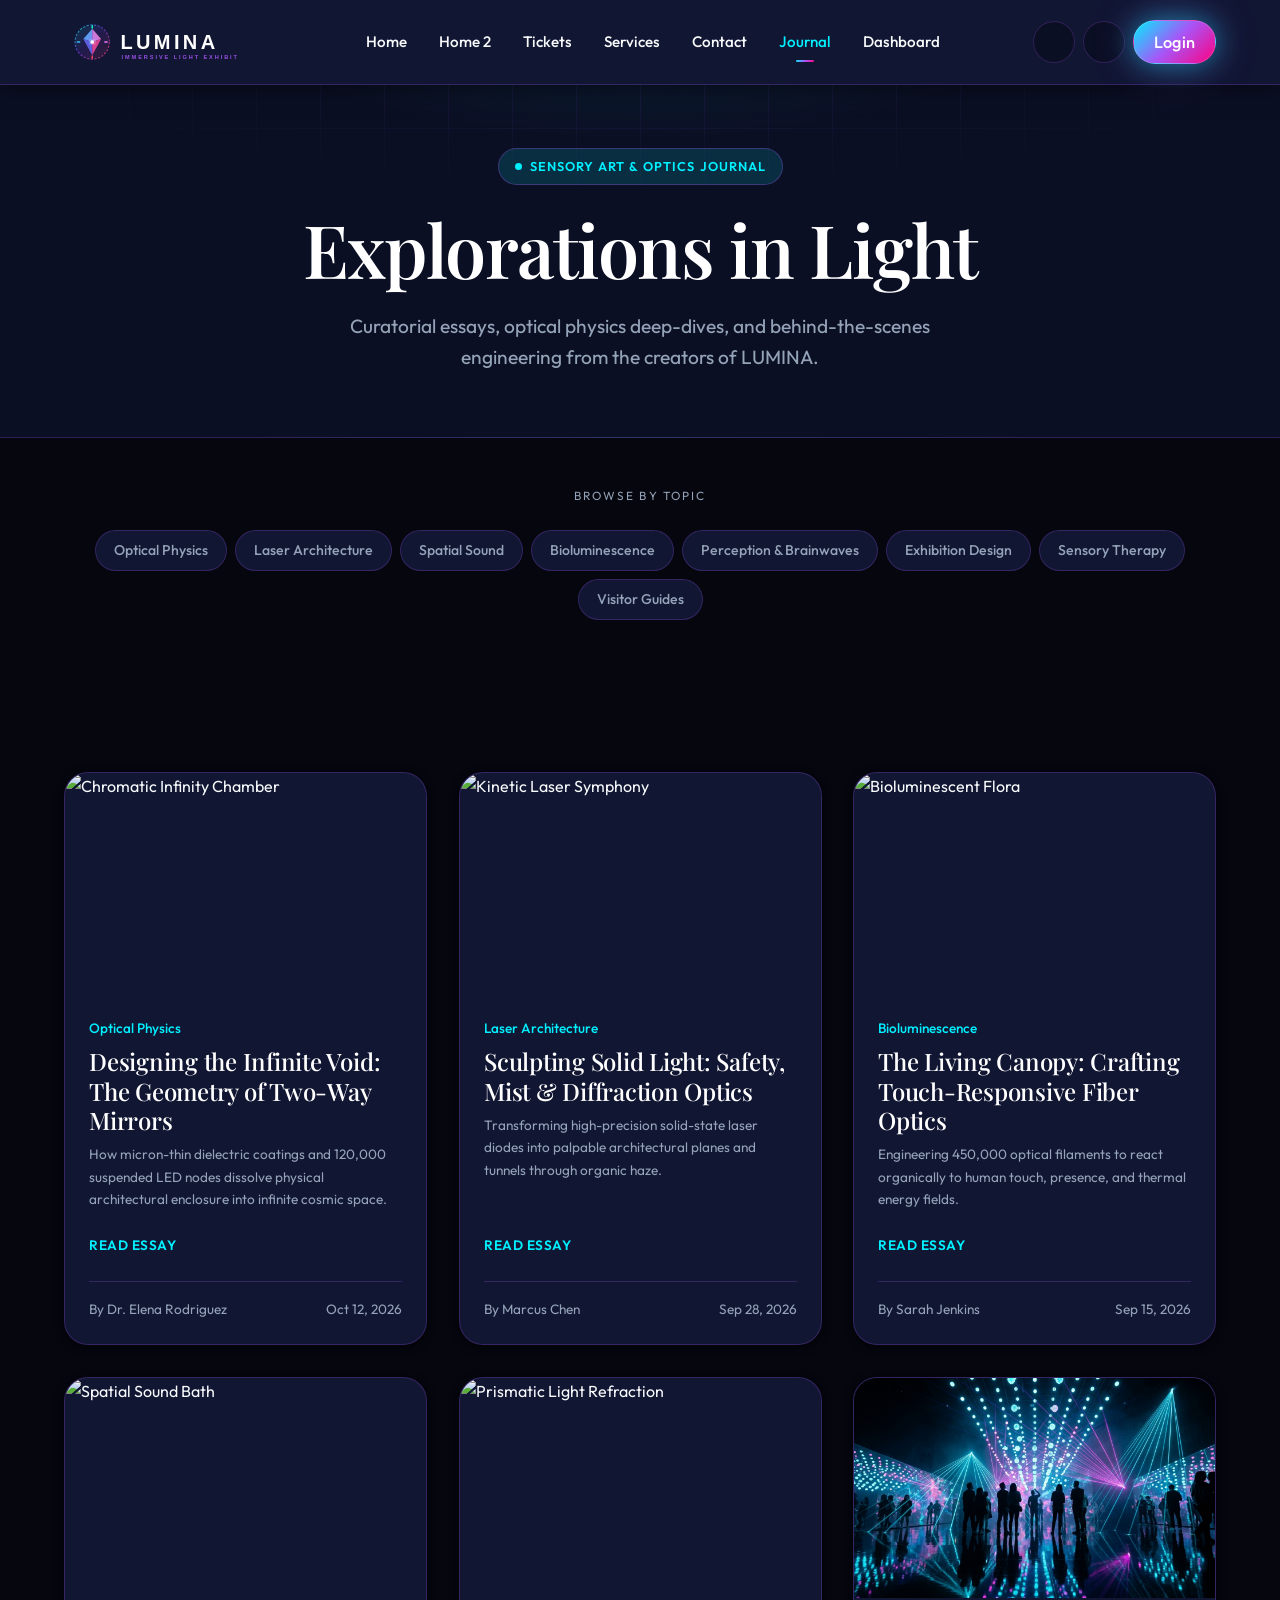
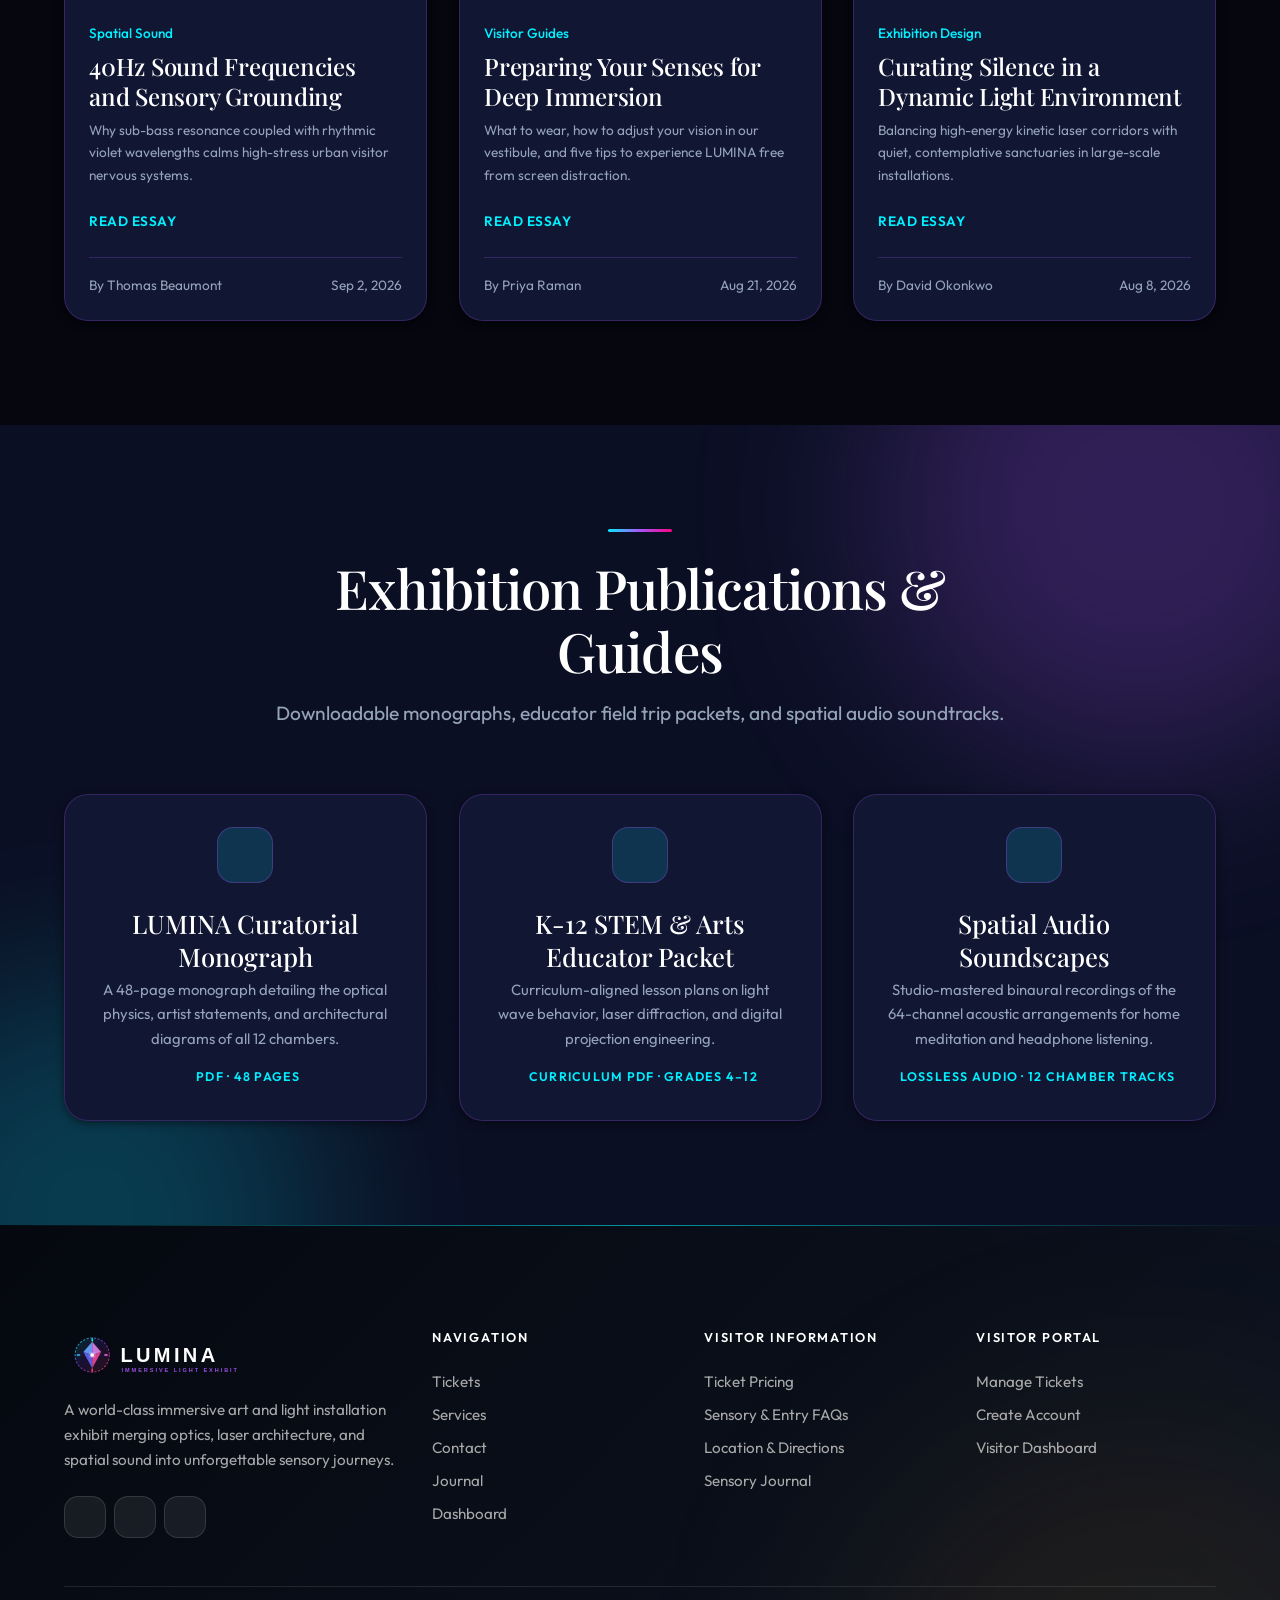
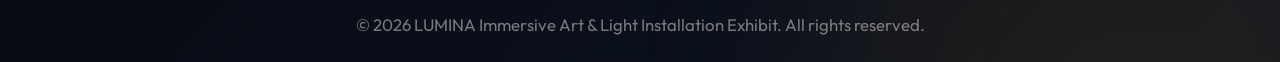
==== blog.html @ d32bc453 "Initial commit: LUMINA Immersive Art & Light Installation Exhibit" ====
<!DOCTYPE html>
<html lang="en" data-theme="dark">

<head>
  <meta charset="UTF-8">
  <meta name="viewport" content="width=device-width, initial-scale=1.0">
  <title>Journal — LUMINA Immersive Light Exhibit</title>
  <meta name="description"
    content="Curatorial essays, optical physics insights, and behind-the-scenes engineering from the artists and curators of LUMINA Immersive Light Exhibit.">

  <!-- Favicon -->
  <link rel="icon" type="image/svg+xml" href="assets/images/favicon.svg">

  <script src="https://unpkg.com/@phosphor-icons/web"></script>
  <link rel="stylesheet" href="assets/css/style.css">
  <link rel="stylesheet" href="assets/css/rtl.css">
  <!-- Reveal-on-scroll: flag JS before first paint to avoid a flash -->
  <script>document.documentElement.classList.add('js');</script>
</head>

<body>

  <!-- Navigation -->
  <header class="navbar">
    <div class="navbar-container">
      <a href="index.html" class="logo"><img src="assets/images/campusly-logo.svg" alt="LUMINA" class="logo-img"></a>
      <nav class="nav-links">
        <a href="index.html" class="nav-link">Home</a>
        <a href="home2.html" class="nav-link">Home 2</a>
        <a href="services.html" class="nav-link">Tickets</a>
        <a href="counselors.html" class="nav-link">Services</a>
        <a href="contact.html" class="nav-link">Contact</a>
        <a href="blog.html" class="nav-link active">Journal</a>
        <a href="dashboard.html" class="nav-link">Dashboard</a>
      </nav>
      <div class="nav-actions">
        <button class="theme-toggle" aria-label="Toggle Dark Mode">
          <i class="ph ph-moon"></i>
        </button>
        <button class="rtl-toggle" aria-label="Toggle RTL">
          <i class="ph ph-arrows-left-right"></i>
        </button>
        <a href="login.html" class="btn btn-primary" style="padding: 8px 20px;">Login</a>
      </div>
      <button class="hamburger" aria-label="Menu">
        <i class="ph ph-list"></i>
      </button>
    </div>
  </header>

  <!-- Mobile Drawer -->
  <div class="drawer-overlay"></div>
  <div class="nav-drawer">
    <div class="drawer-header">
      <a href="index.html" class="logo"><img src="assets/images/campusly-logo.svg" alt="LUMINA" class="logo-img"></a>
      <button class="drawer-close" aria-label="Close Menu">
        <i class="ph ph-x"></i>
      </button>
    </div>
    <nav class="drawer-links">
      <a href="index.html" class="nav-link">Home</a>
      <a href="home2.html" class="nav-link">Home 2</a>
      <a href="services.html" class="nav-link">Tickets</a>
      <a href="counselors.html" class="nav-link">Services</a>
      <a href="contact.html" class="nav-link">Contact</a>
      <a href="blog.html" class="nav-link active">Journal</a>
      <a href="dashboard.html" class="nav-link">Dashboard</a>
    </nav>
    <div class="drawer-actions">
      <a href="login.html" class="btn btn-primary" style="width: 100%;">Login</a>
      <div class="drawer-actions-row">
        <button class="theme-toggle" aria-label="Toggle Dark Mode">
          <i class="ph ph-moon"></i>
        </button>
        <button class="rtl-toggle" aria-label="Toggle RTL">
          <i class="ph ph-arrows-left-right"></i>
        </button>
      </div>
    </div>
  </div>

  <main>
    <!-- Page Header -->
    <section class="page-hero has-grid">
      <div class="container" style="text-align: center;">
        <span class="eyebrow animate-fade-up"><span class="eyebrow-dot"></span> Sensory Art &amp; Optics Journal</span>
        <h1 class="animate-fade-up delay-1">Explorations in Light</h1>
        <p class="lead animate-fade-up delay-2" style="max-width: 600px; margin: 0 auto;">Curatorial essays, optical physics deep-dives, and behind-the-scenes engineering from the creators of LUMINA.</p>
      </div>
    </section>

    <!-- Browse by Topic -->
    <section class="section" style="padding-top: var(--spacing-6); padding-bottom: var(--spacing-6);">
      <div class="container" style="text-align: center;">
        <div class="animate-fade-up">
          <p class="trust-label" style="margin-bottom: var(--spacing-4);">Browse by topic</p>
          <div class="tag-cloud">
            <span class="tag">Optical Physics</span>
            <span class="tag">Laser Architecture</span>
            <span class="tag">Spatial Sound</span>
            <span class="tag">Bioluminescence</span>
            <span class="tag">Perception &amp; Brainwaves</span>
            <span class="tag">Exhibition Design</span>
            <span class="tag">Sensory Therapy</span>
            <span class="tag">Visitor Guides</span>
          </div>
        </div>
      </div>
    </section>

    <!-- Blog Grid -->
    <section class="section">
      <div class="container">
        <div class="post-grid">

          <!-- Blog Card 1 -->
          <a href="blog.html" class="card post-card animate-fade-up delay-1">
            <img src="https://encrypted-tbn0.gstatic.com/images?q=tbn:ANd9GcSRu20ybyihxepbcRN-laF8H9jmw5mnAPVO9UDIeep-jfm1LUuSwYsmXY8&s=10" alt="Chromatic Infinity Chamber" class="post-card-media">
            <div class="post-card-body">
              <span class="post-card-tag">Optical Physics</span>
              <h3>Designing the Infinite Void: The Geometry of Two-Way Mirrors</h3>
              <p>How micron-thin dielectric coatings and 120,000 suspended LED nodes dissolve physical architectural enclosure into infinite cosmic space.</p>
              <span class="post-readmore">Read essay <i class="ph ph-arrow-right"></i></span>
              <div class="post-card-meta">
                <span class="caption">By Dr. Elena Rodriguez</span>
                <span class="caption">Oct 12, 2026</span>
              </div>
            </div>
          </a>

          <!-- Blog Card 2 -->
          <a href="blog.html" class="card post-card animate-fade-up delay-2">
            <img src="https://nfllaser.com/cdn/shop/articles/laserfabrik_parookaville_festival_2019_04_02b4c82006157d684b4ef6b04ecee092.jpg?v=1690183829" alt="Kinetic Laser Symphony" class="post-card-media">
            <div class="post-card-body">
              <span class="post-card-tag">Laser Architecture</span>
              <h3>Sculpting Solid Light: Safety, Mist &amp; Diffraction Optics</h3>
              <p>Transforming high-precision solid-state laser diodes into palpable architectural planes and tunnels through organic haze.</p>
              <span class="post-readmore">Read essay <i class="ph ph-arrow-right"></i></span>
              <div class="post-card-meta">
                <span class="caption">By Marcus Chen</span>
                <span class="caption">Sep 28, 2026</span>
              </div>
            </div>
          </a>

          <!-- Blog Card 3 -->
          <a href="blog.html" class="card post-card animate-fade-up delay-3">
            <img src="https://kalakritievents.in/wp-content/uploads/2026/06/birthday-decoration-in-rooftop-evening-setup.png" alt="Bioluminescent Flora" class="post-card-media">
            <div class="post-card-body">
              <span class="post-card-tag">Bioluminescence</span>
              <h3>The Living Canopy: Crafting Touch-Responsive Fiber Optics</h3>
              <p>Engineering 450,000 optical filaments to react organically to human touch, presence, and thermal energy fields.</p>
              <span class="post-readmore">Read essay <i class="ph ph-arrow-right"></i></span>
              <div class="post-card-meta">
                <span class="caption">By Sarah Jenkins</span>
                <span class="caption">Sep 15, 2026</span>
              </div>
            </div>
          </a>

          <!-- Blog Card 4 -->
          <a href="blog.html" class="card post-card animate-fade-up delay-1">
            <img src="https://audiovisualnation.com/wp-content/uploads/Copy-of-IMG_0222-1.jpg" alt="Spatial Sound Bath"
              class="post-card-media" loading="lazy">
            <div class="post-card-body">
              <span class="post-card-tag">Spatial Sound</span>
              <h3>40Hz Sound Frequencies and Sensory Grounding</h3>
              <p>Why sub-bass resonance coupled with rhythmic violet wavelengths calms high-stress urban visitor nervous systems.</p>
              <span class="post-readmore">Read essay <i class="ph ph-arrow-right"></i></span>
              <div class="post-card-meta">
                <span class="caption">By Thomas Beaumont</span>
                <span class="caption">Sep 2, 2026</span>
              </div>
            </div>
          </a>

          <!-- Blog Card 5 -->
          <a href="blog.html" class="card post-card animate-fade-up delay-2">
            <img src="https://static.designboom.com/wp-content/uploads/2014/12/downtown-montreal-kaleidoscope-RAW-designboom-04.jpg"
              alt="Prismatic Light Refraction" class="post-card-media" loading="lazy">
            <div class="post-card-body">
              <span class="post-card-tag">Visitor Guides</span>
              <h3>Preparing Your Senses for Deep Immersion</h3>
              <p>What to wear, how to adjust your vision in our vestibule, and five tips to experience LUMINA free from screen distraction.</p>
              <span class="post-readmore">Read essay <i class="ph ph-arrow-right"></i></span>
              <div class="post-card-meta">
                <span class="caption">By Priya Raman</span>
                <span class="caption">Aug 21, 2026</span>
              </div>
            </div>
          </a>

          <!-- Blog Card 6 -->
          <a href="blog.html" class="card post-card animate-fade-up delay-3">
            <img src="assets/images/hero-light-chamber.jpg"
              alt="Curating Silence in Light" class="post-card-media" loading="lazy">
            <div class="post-card-body">
              <span class="post-card-tag">Exhibition Design</span>
              <h3>Curating Silence in a Dynamic Light Environment</h3>
              <p>Balancing high-energy kinetic laser corridors with quiet, contemplative sanctuaries in large-scale installations.</p>
              <span class="post-readmore">Read essay <i class="ph ph-arrow-right"></i></span>
              <div class="post-card-meta">
                <span class="caption">By David Okonkwo</span>
                <span class="caption">Aug 8, 2026</span>
              </div>
            </div>
          </a>

        </div>
      </div>
    </section>

    <!-- Resource Library -->
    <section class="section has-mesh" id="resources" style="background-color: var(--bg-subtle);">
      <div class="container">
        <div class="section-header animate-fade-up">
          <div class="divider-rule"></div>
          <h2>Exhibition Publications &amp; Guides</h2>
          <p>Downloadable monographs, educator field trip packets, and spatial audio soundtracks.</p>
        </div>

        <div class="resource-grid">
          <div class="resource-card animate-fade-up delay-1">
            <div class="resource-icon"><i class="ph ph-book-open"></i></div>
            <div class="resource-body">
              <h4>LUMINA Curatorial Monograph</h4>
              <p>A 48-page monograph detailing the optical physics, artist statements, and architectural diagrams of all 12 chambers.</p>
              <span class="resource-meta"><i class="ph ph-download-simple"></i> PDF &middot; 48 pages</span>
            </div>
          </div>

          <div class="resource-card animate-fade-up delay-2">
            <div class="resource-icon"><i class="ph ph-graduation-cap"></i></div>
            <div class="resource-body">
              <h4>K-12 STEM &amp; Arts Educator Packet</h4>
              <p>Curriculum-aligned lesson plans on light wave behavior, laser diffraction, and digital projection engineering.</p>
              <span class="resource-meta"><i class="ph ph-download-simple"></i> Curriculum PDF &middot; Grades 4&ndash;12</span>
            </div>
          </div>

          <div class="resource-card animate-fade-up delay-3">
            <div class="resource-icon"><i class="ph ph-headphones"></i></div>
            <div class="resource-body">
              <h4>Spatial Audio Soundscapes</h4>
              <p>Studio-mastered binaural recordings of the 64-channel acoustic arrangements for home meditation and headphone listening.</p>
              <span class="resource-meta"><i class="ph ph-download-simple"></i> Lossless Audio &middot; 12 Chamber Tracks</span>
            </div>
          </div>
        </div>
      </div>
    </section>

  </main>

  <!-- Footer -->
  <footer class="footer">
    <div class="container">
      <div class="footer-grid">
        <div class="footer-col">
          <a href="index.html" class="logo" style="margin-bottom: var(--spacing-3);"><img src="assets/images/campusly-logo.svg" alt="LUMINA" class="logo-img"></a>
          <p>A world-class immersive art and light installation exhibit merging optics, laser architecture, and spatial sound into unforgettable sensory journeys.</p>
          <div class="social-links">
            <a href="#" aria-label="Instagram"><i class="ph ph-instagram-logo"></i></a>
            <a href="#" aria-label="YouTube"><i class="ph ph-youtube-logo"></i></a>
            <a href="#" aria-label="TikTok"><i class="ph ph-tiktok-logo"></i></a>
          </div>
        </div>

        <div class="footer-col">
          <h4>Navigation</h4>
          <div class="footer-links">
            <a href="services.html">Tickets</a>
            <a href="counselors.html">Services</a>
            <a href="contact.html">Contact</a>
            <a href="blog.html">Journal</a>
            <a href="dashboard.html">Dashboard</a>
          </div>
        </div>

        <div class="footer-col">
          <h4>Visitor Information</h4>
          <div class="footer-links">
            <a href="services.html">Ticket Pricing</a>
            <a href="services.html#faq">Sensory &amp; Entry FAQs</a>
            <a href="contact.html#location-map">Location &amp; Directions</a>
            <a href="blog.html">Sensory Journal</a>
          </div>
        </div>

        <div class="footer-col">
          <h4>Visitor Portal</h4>
          <div class="footer-links">
            <a href="login.html">Manage Tickets</a>
            <a href="register.html">Create Account</a>
            <a href="dashboard.html">Visitor Dashboard</a>
          </div>
        </div>
      </div>

      <div class="footer-bottom">
        <p>&copy; 2026 LUMINA Immersive Art &amp; Light Installation Exhibit. All rights reserved.</p>
      </div>
    </div>
  </footer>

  <script src="assets/js/main.js"></script>
</body>

</html>
---- assets/css/style.css ----
@import url('https://fonts.googleapis.com/css2?family=Outfit:wght@300;400;430;500;510;600;700&family=Playfair+Display:ital,wght@0,400;0,520;0,540;0,580;0,600;1,400&display=swap');

:root {
  /* Colors - LUMINA Immersive Art & Light Exhibit Flagship Palette */
  --primary: #ffffff;
  --primary-soft: #e2e8f0;
  --secondary: #05060d;     /* Deep Cosmic Void */
  --accent: #00f0ff;        /* Electric Neon Laser Cyan */
  --accent-2: #a855f7;      /* Radiant Prismatic Violet */
  --accent-3: #ff007f;      /* Hot Laser Magenta */
  --accent-deep: #7928ca;
  --accent-tint: rgba(0, 240, 255, 0.12);
  --accent-tint-strong: rgba(168, 85, 247, 0.28);
  --text-main: #f8fafc;
  --text-muted: #94a3b8;
  --bg-main: #05060e;       /* Deepest Cosmic Obsidian */
  --bg-subtle: #0b0f24;     /* Midnight Navy */
  --bg-elevated: #111633;   /* Solid Opaque Elevated Surface */
  --border: rgba(168, 85, 247, 0.24);
  --border-strong: rgba(0, 240, 255, 0.45);
  --error: #f43f5e;
  --success: #10b981;

  /* Premium surface effects */
  --gradient-accent: linear-gradient(135deg, #00f0ff 0%, #a855f7 50%, #ff007f 100%);
  --gradient-ink: linear-gradient(135deg, #070918 0%, #121838 100%);
  --hairline: 1px solid var(--border);
  --glass-bg: #111633;
  --glass-border: rgba(0, 240, 255, 0.24);
  --mesh-1: rgba(168, 85, 247, 0.22);
  --mesh-2: rgba(0, 240, 255, 0.18);

  /* Typography */
  --font-heading: 'Playfair Display', serif;
  --font-body: 'Outfit', sans-serif;

  /* Weights */
  --weight-h1: 580;
  --weight-h2: 540;
  --weight-h3: 520;
  --weight-h4: 500;
  --weight-body: 400;
  --weight-lead: 430;
  --weight-btn: 510;
  --weight-label: 500;
  --weight-caption: 400;
  --weight-bold-inline: 500;

  /* Sizes */
  --size-h1: clamp(2.9rem, 5vw + 1rem, 4.6rem);
  --size-h2: clamp(2.2rem, 3.4vw + 1rem, 3.4rem);
  --size-h3: clamp(1.6rem, 2.4vw + 0.5rem, 2.25rem);
  --size-h4: clamp(1.2rem, 1.6vw + 0.5rem, 1.6rem);
  --size-body: 1.05rem;
  --size-lead: 1.2rem;
  --size-btn: 1.02rem;
  --size-label: 0.95rem;
  --size-caption: 0.85rem;

  /* Spacing */
  --spacing-1: 0.25rem;
  --spacing-2: 0.5rem;
  --spacing-3: 1rem;
  --spacing-4: 1.5rem;
  --spacing-5: 2rem;
  --spacing-6: 3rem;
  --spacing-7: 4rem;
  --spacing-8: 6.5rem;

  /* Other Tokens */
  --radius-sm: 10px;
  --radius: 16px;
  --radius-lg: 24px;
  --radius-pill: 999px;
  --shadow-sm: 0 2px 8px rgba(0, 0, 0, 0.5);
  --shadow: 0 4px 20px rgba(0, 0, 0, 0.6);
  --shadow-lg: 0 12px 40px rgba(0, 0, 0, 0.8), 0 0 30px rgba(0, 240, 255, 0.12);
  --shadow-glow: 0 0 28px rgba(0, 240, 255, 0.45), 0 0 45px rgba(168, 85, 247, 0.3);
  --transition: 0.3s ease-in-out;
  --ease-out: cubic-bezier(0.22, 0.9, 0.24, 1);
}

[data-theme="dark"] {
  --primary: #ffffff;
  --primary-soft: #cbd5e1;
  --secondary: #05060d;
  --accent: #00f0ff;
  --accent-2: #a855f7;
  --accent-3: #ff007f;
  --accent-deep: #7928ca;
  --accent-tint: rgba(0, 240, 255, 0.14);
  --accent-tint-strong: rgba(168, 85, 247, 0.30);
  --text-main: #f8fafc;
  --text-muted: #94a3b8;
  --bg-main: #05060e;
  --bg-subtle: #0b0f24;
  --bg-elevated: #111633;
  --border: rgba(168, 85, 247, 0.24);
  --border-strong: rgba(0, 240, 255, 0.45);
  --success: #10b981;
  --error: #f43f5e;

  --gradient-accent: linear-gradient(135deg, #00f0ff 0%, #a855f7 50%, #ff007f 100%);
  --gradient-ink: linear-gradient(135deg, #070918 0%, #121838 100%);
  --glass-bg: #111633;
  --glass-border: rgba(0, 240, 255, 0.24);
  --mesh-1: rgba(168, 85, 247, 0.24);
  --mesh-2: rgba(0, 240, 255, 0.20);
  --shadow-sm: 0 2px 8px rgba(0, 0, 0, 0.5);
  --shadow: 0 4px 20px rgba(0, 0, 0, 0.6);
  --shadow-lg: 0 12px 40px rgba(0, 0, 0, 0.8), 0 0 30px rgba(0, 240, 255, 0.14);
  --shadow-glow: 0 0 28px rgba(0, 240, 255, 0.45), 0 0 45px rgba(168, 85, 247, 0.3);
}

[data-theme="light"] {
  --primary: #0a0c1a;
  --primary-soft: #1e2548;
  --secondary: #f8f9fe;
  --accent: #6d28d9;
  --accent-2: #0284c7;
  --accent-3: #db2777;
  --accent-deep: #4c1d95;
  --accent-tint: rgba(109, 40, 217, 0.08);
  --accent-tint-strong: rgba(109, 40, 217, 0.16);
  --text-main: #0f172a;
  --text-muted: #64748b;
  --bg-main: #f8fafc;
  --bg-subtle: #f1f5f9;
  --bg-elevated: #ffffff;
  --border: #e2e8f0;
  --border-strong: #cbd5e1;
  --error: #f43f5e;
  --success: #10b981;

  --gradient-accent: linear-gradient(135deg, #0284c7 0%, #6d28d9 50%, #db2777 100%);
  --gradient-ink: linear-gradient(135deg, #0a0c1a 0%, #1e2548 100%);
  --glass-bg: #ffffff;
  --glass-border: rgba(109, 40, 217, 0.15);
  --mesh-1: rgba(109, 40, 217, 0.10);
  --mesh-2: rgba(2, 132, 199, 0.10);
  --shadow-sm: 0 1px 3px rgba(0, 0, 0, 0.08);
  --shadow: 0 4px 14px rgba(0, 0, 0, 0.08);
  --shadow-lg: 0 12px 30px rgba(0, 0, 0, 0.12);
  --shadow-glow: 0 8px 30px rgba(109, 40, 217, 0.25);
}

/* Base Reset & Styles */
*, *::before, *::after {
  box-sizing: border-box;
  margin: 0;
  padding: 0;
}

html {
  scroll-behavior: smooth;
  font-size: 16px;
  -webkit-text-size-adjust: 100%;
}

body {
  font-family: var(--font-body);
  color: var(--text-main);
  background-color: var(--bg-main);
  line-height: 1.65;
  font-weight: var(--weight-body);
  transition: background-color var(--transition), color var(--transition);
  overflow-x: hidden;
  -webkit-font-smoothing: antialiased;
  -moz-osx-font-smoothing: grayscale;
}

img { max-width: 100%; display: block; }

a { color: inherit; text-decoration: none; transition: color var(--transition); }

ul { list-style: none; }

button {
  font-family: inherit;
  cursor: pointer;
  border: none;
  background: none;
  color: inherit;
}

::selection { background: var(--accent); color: #fff; }

:focus-visible {
  outline: 2px solid var(--accent);
  outline-offset: 3px;
  border-radius: 4px;
}

/* Typography Utility Classes */
h1, .h1 {
  font-family: var(--font-heading);
  font-size: var(--size-h1);
  font-weight: var(--weight-h1);
  line-height: 1.06;
  color: var(--primary);
  margin-bottom: var(--spacing-4);
  letter-spacing: -0.025em;
}

h2, .h2 {
  font-family: var(--font-heading);
  font-size: var(--size-h2);
  font-weight: var(--weight-h2);
  line-height: 1.16;
  color: var(--primary);
  margin-bottom: var(--spacing-4);
  letter-spacing: -0.018em;
}

h3, .h3 {
  font-family: var(--font-heading);
  font-size: var(--size-h3);
  font-weight: var(--weight-h3);
  line-height: 1.22;
  color: var(--primary);
  margin-bottom: var(--spacing-3);
  letter-spacing: -0.01em;
}

h4, .h4 {
  font-family: var(--font-heading);
  font-size: var(--size-h4);
  font-weight: var(--weight-h4);
  line-height: 1.3;
  color: var(--primary);
  margin-bottom: var(--spacing-2);
}

p { margin-bottom: var(--spacing-3); font-size: var(--size-body); }

.lead {
  font-size: var(--size-lead);
  font-weight: var(--weight-lead);
  color: var(--text-muted);
  line-height: 1.6;
}

.caption {
  font-size: var(--size-caption);
  font-weight: var(--weight-caption);
  color: var(--text-muted);
}

.text-gradient {
  background: var(--gradient-accent);
  -webkit-background-clip: text;
  background-clip: text;
  color: transparent;
  -webkit-text-fill-color: transparent;
}

.eyebrow {
  display: inline-flex;
  align-items: center;
  gap: var(--spacing-2);
  padding: 7px 16px;
  border-radius: var(--radius-pill);
  background: var(--accent-tint);
  border: 1px solid var(--accent-tint-strong);
  color: var(--accent);
  font-size: 0.8rem;
  font-weight: 600;
  letter-spacing: 0.08em;
  text-transform: uppercase;
  margin-bottom: var(--spacing-4);
}

.eyebrow i { font-size: 1rem; }

.eyebrow-dot {
  width: 7px;
  height: 7px;
  border-radius: 50%;
  background: var(--accent);
  animation: pulseDot 2.4s ease-in-out infinite;
}

@keyframes pulseDot {
  0%, 100% { box-shadow: 0 0 0 3px var(--accent-tint); }
  50% { box-shadow: 0 0 0 7px transparent; }
}

/* Global Rules */
.section { padding: var(--spacing-8) 0; position: relative; }

.container {
  max-width: 1200px;
  margin: 0 auto;
  padding: 0 var(--spacing-4);
  position: relative;
  z-index: 1;
}

.section-header {
  text-align: center;
  max-width: 760px;
  margin: 0 auto var(--spacing-7);
}

.section-header h2 { text-align: center; margin-bottom: var(--spacing-3); }

.section-header p {
  text-align: center;
  color: var(--text-muted);
  font-size: var(--size-lead);
  font-weight: var(--weight-lead);
}

/* Decorative backdrops */
.has-mesh { position: relative; overflow: hidden; }

.has-mesh::before,
.has-mesh::after {
  content: '';
  position: absolute;
  border-radius: 50%;
  filter: blur(90px);
  pointer-events: none;
  z-index: 0;
}

.has-mesh::before {
  width: 520px; height: 520px;
  background: var(--mesh-1);
  top: -180px; right: -120px;
}

.has-mesh::after {
  width: 460px; height: 460px;
  background: var(--mesh-2);
  bottom: -220px; left: -140px;
}

.has-grid::before {
  content: '';
  position: absolute;
  inset: 0;
  background-image:
    linear-gradient(to right, var(--border) 1px, transparent 1px),
    linear-gradient(to bottom, var(--border) 1px, transparent 1px);
  background-size: 64px 64px;
  -webkit-mask-image: radial-gradient(ellipse 75% 60% at 50% 0%, #000 10%, transparent 75%);
  mask-image: radial-gradient(ellipse 75% 60% at 50% 0%, #000 10%, transparent 75%);
  opacity: 0.6;
  pointer-events: none;
  z-index: 0;
}

.divider-rule {
  width: 64px;
  height: 3px;
  border-radius: 3px;
  background: var(--gradient-accent);
  margin: 0 auto var(--spacing-4);
}

/* Buttons */
.btn {
  position: relative;
  display: inline-flex;
  align-items: center;
  justify-content: center;
  gap: var(--spacing-2);
  padding: 15px 30px;
  font-size: var(--size-btn);
  font-weight: var(--weight-btn);
  border-radius: var(--radius-pill);
  transition: transform 0.35s var(--ease-out), box-shadow 0.35s var(--ease-out), background-color var(--transition), color var(--transition), border-color var(--transition);
  text-align: center;
  letter-spacing: 0.01em;
  overflow: hidden;
  isolation: isolate;
  white-space: nowrap;
}

.btn::after {
  content: '';
  position: absolute;
  inset: 0;
  z-index: -1;
  background: linear-gradient(110deg, transparent 20%, rgba(255,255,255,0.32) 45%, transparent 70%);
  transform: translateX(-120%);
  transition: transform 0.7s var(--ease-out);
}

.btn:hover::after { transform: translateX(120%); }

.btn-primary {
  background: var(--gradient-accent);
  color: #fff;
  box-shadow: var(--shadow-glow);
  border: 1px solid rgba(255, 255, 255, 0.18);
}

.btn-primary:hover {
  color: #fff;
  transform: translateY(-3px);
  box-shadow: 0 0 35px rgba(0, 240, 255, 0.6), 0 0 20px rgba(168, 85, 247, 0.4);
}

.btn-secondary {
  background-color: var(--bg-elevated);
  color: var(--primary);
  border: 1px solid var(--border);
  box-shadow: var(--shadow-sm);
}

.btn-secondary:hover {
  background-color: var(--bg-subtle);
  border-color: var(--border-strong);
  color: var(--accent);
  transform: translateY(-3px);
  box-shadow: 0 0 20px rgba(0, 240, 255, 0.25);
}

.btn-outline {
  background-color: rgba(0, 240, 255, 0.05);
  color: var(--primary);
  border: 1.5px solid var(--border-strong);
}

.btn-outline:hover {
  background-color: var(--accent);
  border-color: var(--accent);
  color: #05060e;
  transform: translateY(-3px);
  box-shadow: 0 0 25px rgba(0, 240, 255, 0.5);
}

.btn-lg { padding: 17px 38px; font-size: 1.08rem; }

/* Cards */
.card {
  position: relative;
  background-color: var(--bg-elevated);
  border-radius: var(--radius-lg);
  padding: var(--spacing-5);
  box-shadow: var(--shadow-sm);
  border: 1px solid var(--border);
  display: flex;
  flex-direction: column;
  align-items: center;
  text-align: center;
  height: 100%;
  overflow: hidden;
  transition: transform 0.45s var(--ease-out), box-shadow 0.45s var(--ease-out), border-color 0.45s var(--ease-out);
}

.card::before {
  content: '';
  position: absolute;
  top: 0; left: 0; right: 0;
  height: 3px;
  background: var(--gradient-accent);
  opacity: 0;
  transform: scaleX(0.3);
  transition: opacity 0.45s var(--ease-out), transform 0.45s var(--ease-out);
}

.card:hover {
  transform: translateY(-8px);
  box-shadow: var(--shadow-lg);
  border-color: var(--border-strong);
}

.card:hover::before { opacity: 1; transform: scaleX(1); }

.card-icon {
  font-size: 2.1rem;
  color: var(--accent);
  margin-bottom: var(--spacing-4);
  display: flex;
  align-items: center;
  justify-content: center;
  width: 72px;
  height: 72px;
  background: var(--accent-tint);
  border: 1px solid var(--accent-tint-strong);
  border-radius: 20px;
  transition: transform 0.45s var(--ease-out), background-color var(--transition);
}

.card:hover .card-icon { transform: translateY(-2px) rotate(-4deg) scale(1.04); }

/* Services Grid & Image Cards */
.services-grid {
  display: grid;
  grid-template-columns: repeat(3, minmax(0, 1fr));
  gap: var(--spacing-5);
}

.service-card {
  padding: 0;
  overflow: hidden;
  align-items: stretch;
  text-align: start;
}

.service-card-media {
  position: relative;
  height: 210px;
  overflow: hidden;
  background-color: var(--bg-subtle);
}

.service-card-media img {
  width: 100%;
  height: 100%;
  object-fit: cover;
  display: block;
  transition: transform 0.6s var(--ease-out);
}

.service-card:hover .service-card-media img {
  transform: scale(1.06);
}

.service-card-badge {
  position: absolute;
  bottom: 14px;
  left: 18px;
  width: 48px;
  height: 48px;
  border-radius: 14px;
  background: rgba(255, 255, 255, 0.94);
  backdrop-filter: blur(10px);
  -webkit-backdrop-filter: blur(10px);
  border: 1px solid rgba(255, 255, 255, 0.7);
  display: flex;
  align-items: center;
  justify-content: center;
  font-size: 1.45rem;
  color: var(--accent);
  box-shadow: 0 8px 20px -4px rgba(11, 18, 32, 0.16);
  transition: transform 0.35s var(--ease-out), background-color var(--transition);
  z-index: 2;
}

[data-theme="dark"] .service-card-badge {
  background: rgba(14, 22, 38, 0.9);
  border-color: rgba(255, 255, 255, 0.14);
  box-shadow: 0 8px 20px -4px rgba(0, 0, 0, 0.55);
}

html[dir="rtl"] .service-card-badge {
  left: auto;
  right: 18px;
}

.service-card:hover .service-card-badge {
  transform: translateY(-2px) scale(1.06);
  color: var(--accent-deep);
}

.service-card-body {
  padding: var(--spacing-5) var(--spacing-4) var(--spacing-5);
  display: flex;
  flex-direction: column;
  flex-grow: 1;
}

.service-card-body h3 {
  font-size: 1.35rem;
  margin-bottom: var(--spacing-2);
  color: var(--primary);
  text-align: start;
}

.service-card-body p {
  color: var(--text-muted);
  font-size: 0.95rem;
  line-height: 1.6;
  margin-bottom: var(--spacing-4);
  flex-grow: 1;
  text-align: start;
}

.service-card-link {
  display: inline-flex;
  align-items: center;
  gap: 6px;
  font-size: 0.9rem;
  font-weight: 600;
  color: var(--accent);
  transition: gap 0.25s var(--ease-out), color var(--transition);
  width: fit-content;
  text-decoration: none;
}

.service-card-link:hover {
  gap: 10px;
  color: var(--accent-deep);
}

[data-theme="dark"] .service-card-link {
  color: var(--accent-2);
}

[data-theme="dark"] .service-card-link:hover {
  color: #ffd066;
}

/* Admission Success Stories Cards */
.stories-grid {
  display: grid;
  grid-template-columns: repeat(3, minmax(0, 1fr));
  gap: var(--spacing-5);
}

.story-card {
  padding: 0;
  overflow: hidden;
  align-items: stretch;
  text-align: start;
  height: 100%;
}

.story-card-media {
  position: relative;
  height: 180px;
  overflow: hidden;
  background-color: var(--primary);
}

.story-card-media img {
  width: 100%;
  height: 100%;
  object-fit: cover;
  display: block;
  transition: transform 0.6s var(--ease-out);
}

.story-card:hover .story-card-media img {
  transform: scale(1.06);
}

.story-card-overlay {
  position: absolute;
  inset: 0;
  background: linear-gradient(to top, rgba(11, 18, 32, 0.88) 0%, rgba(11, 18, 32, 0.2) 65%);
  pointer-events: none;
}

.story-card-badge {
  position: absolute;
  top: 14px;
  right: 14px;
  background: rgba(11, 18, 32, 0.82);
  backdrop-filter: blur(8px);
  -webkit-backdrop-filter: blur(8px);
  color: #ffffff;
  padding: 4px 12px;
  border-radius: var(--radius-pill);
  font-size: 0.75rem;
  font-weight: 600;
  letter-spacing: 0.04em;
  border: 1px solid rgba(255, 255, 255, 0.2);
  display: flex;
  align-items: center;
  gap: 6px;
  z-index: 2;
}

.story-card-badge i {
  color: var(--accent-2);
}

html[dir="rtl"] .story-card-badge {
  right: auto;
  left: 14px;
}

.story-card-school {
  position: absolute;
  bottom: 12px;
  left: 16px;
  z-index: 2;
  color: #ffffff;
}

html[dir="rtl"] .story-card-school {
  left: auto;
  right: 16px;
}

.story-school-tag {
  font-size: 0.72rem;
  text-transform: uppercase;
  letter-spacing: 0.08em;
  color: var(--accent-2);
  font-weight: 700;
  margin-bottom: 2px;
}

.story-school-name {
  font-family: var(--font-heading);
  font-size: 1.25rem;
  color: #ffffff;
  font-weight: 600;
  margin: 0;
  line-height: 1.2;
}

.story-card-body {
  padding: var(--spacing-4) var(--spacing-4) var(--spacing-5);
  display: flex;
  flex-direction: column;
  flex-grow: 1;
}

.story-author-row {
  display: flex;
  align-items: center;
  gap: 12px;
  margin-bottom: 12px;
}

.story-author-avatar {
  width: 52px;
  height: 52px;
  border-radius: 50%;
  object-fit: cover;
  border: 2px solid var(--accent);
  box-shadow: 0 4px 12px rgba(0, 240, 255, 0.35);
  flex-shrink: 0;
}

.story-author-info h4 {
  margin: 0 0 2px 0;
  font-size: 1.05rem;
  font-weight: 600;
  color: var(--primary);
  text-align: start;
}

.story-author-info p {
  margin: 0;
  font-size: 0.8rem;
  color: var(--accent);
  font-weight: 500;
  text-align: start;
}

.story-rating {
  display: flex;
  gap: 3px;
  color: var(--accent);
  font-size: 0.88rem;
  margin-bottom: 10px;
}

.story-quote {
  font-style: italic;
  color: var(--text-muted);
  line-height: 1.6;
  font-size: 0.95rem;
  margin: 0;
  flex-grow: 1;
  text-align: start;
}

/* Forms */
.form-group { margin-bottom: var(--spacing-4); text-align: left; }

.form-label {
  display: block;
  font-size: var(--size-label);
  font-weight: var(--weight-label);
  margin-bottom: var(--spacing-2);
  color: var(--primary);
}

.form-control {
  width: 100%;
  padding: 14px 18px;
  font-size: var(--size-body);
  font-family: inherit;
  border: 1px solid var(--border);
  border-radius: var(--radius-sm);
  background-color: var(--bg-main);
  color: var(--text-main);
  transition: border-color var(--transition), box-shadow var(--transition), background-color var(--transition);
}

.form-control::placeholder { color: var(--text-muted); opacity: 0.7; }

.form-control:focus {
  outline: none;
  border-color: var(--accent);
  box-shadow: 0 0 0 4px var(--accent-tint);
}

.form-error-msg {
  color: var(--error);
  font-size: var(--size-caption);
  margin-top: var(--spacing-1);
  display: none;
}

.form-control.error { border-color: var(--error); }
.form-control.success { border-color: var(--success); }

/* Navbar */
.navbar {
  position: fixed;
  top: 0;
  left: 0;
  width: 100%;
  background-color: var(--bg-elevated) !important;
  z-index: 1000;
  border-bottom: 1px solid var(--border);
  box-shadow: 0 4px 20px rgba(0, 0, 0, 0.5);
  transition: background-color var(--transition), border-color var(--transition), box-shadow var(--transition);
}

.navbar.scrolled {
  background-color: var(--bg-elevated) !important;
  border-bottom-color: var(--border-strong);
  box-shadow: 0 8px 30px rgba(0, 0, 0, 0.7), 0 0 20px rgba(0, 240, 255, 0.12);
}

.navbar-container {
  display: flex;
  align-items: center;
  justify-content: space-between;
  height: 84px;
  max-width: 1200px;
  margin: 0 auto;
  padding: 0 var(--spacing-4);
  transition: height 0.35s var(--ease-out);
}

.navbar.scrolled .navbar-container { height: 70px; }

.logo {
  font-family: var(--font-heading);
  font-size: 1.7rem;
  font-weight: 600;
  color: var(--primary);
  display: flex;
  align-items: center;
  gap: var(--spacing-2);
  letter-spacing: -0.02em;
}

.logo i { color: var(--accent); font-size: 1.6rem; }
.logo span { color: var(--accent); }

.nav-links { display: flex; align-items: center; gap: var(--spacing-1); }

.nav-link {
  font-size: var(--size-label);
  font-weight: var(--weight-label);
  color: var(--text-main);
  position: relative;
  padding: 9px 14px;
  border-radius: var(--radius-pill);
  transition: color var(--transition), background-color var(--transition);
}

.nav-link:hover { color: var(--accent); background-color: var(--accent-tint); }

.nav-link.active { color: var(--accent); }

.nav-link.active::after {
  content: '';
  position: absolute;
  bottom: 2px;
  left: 50%;
  transform: translateX(-50%);
  width: 18px;
  height: 2px;
  background: var(--gradient-accent);
  border-radius: 2px;
}

.nav-actions { display: flex; align-items: center; gap: var(--spacing-2); }

.theme-toggle, .rtl-toggle {
  display: flex;
  align-items: center;
  justify-content: center;
  width: 42px;
  height: 42px;
  border-radius: 50%;
  color: var(--text-main);
  background-color: var(--bg-subtle);
  border: 1px solid var(--border);
  transition: all var(--transition);
}

.theme-toggle:hover, .rtl-toggle:hover {
  background-color: var(--accent-tint);
  color: var(--accent);
  border-color: var(--accent-tint-strong);
  transform: translateY(-2px);
}

.hamburger {
  display: none;
  align-items: center;
  justify-content: center;
  width: 44px;
  height: 44px;
  border-radius: 12px;
  font-size: 1.4rem;
  color: var(--primary);
  background-color: var(--bg-subtle);
  border: 1px solid var(--border);
  cursor: pointer;
}

.drawer-overlay {
  display: none;
  position: fixed;
  top: 0;
  left: 0;
  width: 100%;
  height: 100%;
  background-color: rgba(4, 8, 16, 0.55);
  backdrop-filter: blur(4px);
  z-index: 1001;
  opacity: 0;
  transition: opacity var(--transition);
}

.nav-drawer {
  display: none;
  position: fixed;
  top: 0;
  right: -100%;
  width: 320px;
  height: 100vh;
  background-color: var(--bg-elevated);
  z-index: 1002;
  flex-direction: column;
  padding: var(--spacing-5);
  transition: right 0.45s var(--ease-out);
  box-shadow: -18px 0 50px rgba(4, 8, 16, 0.25);
  border-left: 1px solid var(--border);
}

.drawer-header {
  display: flex;
  justify-content: space-between;
  align-items: center;
  margin-bottom: var(--spacing-6);
}

.drawer-close {
  font-size: 1.4rem;
  color: var(--text-main);
  background: var(--bg-subtle);
  border: 1px solid var(--border);
  border-radius: 12px;
  width: 42px;
  height: 42px;
  display: flex;
  align-items: center;
  justify-content: center;
  cursor: pointer;
}

.drawer-links {
  display: flex;
  flex-direction: column;
  gap: var(--spacing-1);
  margin-bottom: var(--spacing-6);
}

.drawer-links .nav-link {
  font-size: 1.05rem;
  height: 48px;
  display: flex;
  align-items: center;
  border-radius: 12px;
  padding: 0 var(--spacing-3);
}

.drawer-links .nav-link.active::after { display: none; }
.drawer-links .nav-link.active { background-color: var(--accent-tint); }

.drawer-actions {
  display: flex;
  flex-direction: column;
  gap: var(--spacing-4);
  margin-top: auto;
}

.drawer-actions-row { display: flex; gap: var(--spacing-3); justify-content: center; }

/* ==========================================================================
   Premium components
   ========================================================================== */

/* Trust strip / marquee */
.trust-strip {
  border-top: var(--hairline);
  border-bottom: var(--hairline);
  padding: var(--spacing-4) 0;
  background-color: var(--bg-main);
  overflow: hidden;
}

.trust-label {
  text-align: center;
  font-size: 0.74rem;
  letter-spacing: 0.18em;
  text-transform: uppercase;
  color: var(--text-muted);
  margin-bottom: var(--spacing-4);
}

.marquee {
  display: flex;
  overflow: hidden;
  -webkit-mask-image: linear-gradient(to right, transparent, #000 12%, #000 88%, transparent);
  mask-image: linear-gradient(to right, transparent, #000 12%, #000 88%, transparent);
}

.marquee-track {
  display: flex;
  align-items: center;
  gap: var(--spacing-7);
  padding-right: var(--spacing-7);
  flex-shrink: 0;
  min-width: 100%;
  animation: marquee 32s linear infinite;
}

.marquee:hover .marquee-track { animation-play-state: paused; }

@keyframes marquee {
  from { transform: translateX(0); }
  to { transform: translateX(-100%); }
}

.marquee-item {
  font-family: var(--font-heading);
  font-size: 1.28rem;
  font-weight: 540;
  color: var(--text-muted);
  white-space: nowrap;
  opacity: 0.75;
  transition: opacity var(--transition), color var(--transition);
}

.marquee-item:hover { opacity: 1; color: var(--primary); }

/* Stat band */
.stat-band {
  display: grid;
  grid-template-columns: repeat(auto-fit, minmax(190px, 1fr));
  gap: var(--spacing-5);
  padding: var(--spacing-5);
  border-radius: var(--radius-lg);
  background: var(--bg-elevated);
  border: 1px solid var(--border);
  box-shadow: var(--shadow);
}

.stat-item { text-align: center; padding: var(--spacing-2); }

.stat-value {
  font-family: var(--font-heading);
  font-size: clamp(2.1rem, 3vw, 3rem);
  font-weight: 580;
  line-height: 1;
  background: var(--gradient-accent);
  -webkit-background-clip: text;
  background-clip: text;
  -webkit-text-fill-color: transparent;
  color: transparent;
  margin-bottom: var(--spacing-2);
}

.stat-label {
  font-size: var(--size-caption);
  color: var(--text-muted);
  text-transform: uppercase;
  letter-spacing: 0.1em;
  font-weight: 500;
}

/* Glass panel + page hero */
.glass-panel {
  background: var(--glass-bg);
  backdrop-filter: blur(18px);
  -webkit-backdrop-filter: blur(18px);
  border: 1px solid var(--glass-border);
  border-radius: var(--radius-lg);
  box-shadow: var(--shadow-lg);
}

.page-hero {
  position: relative;
  padding: calc(84px + var(--spacing-7)) 0 var(--spacing-7);
  background:
    radial-gradient(ellipse 60% 70% at 50% -10%, var(--accent-tint) 0%, transparent 60%),
    var(--bg-subtle);
  border-bottom: var(--hairline);
  overflow: hidden;
}

/* Hero image frame */
.frame-img {
  border-radius: var(--radius-lg);
  box-shadow: var(--shadow-lg);
  border: 1px solid var(--border);
}

.float-badge {
  position: absolute;
  display: flex;
  align-items: center;
  gap: var(--spacing-3);
  padding: var(--spacing-3) var(--spacing-4);
  border-radius: var(--radius);
  background: var(--glass-bg);
  backdrop-filter: blur(16px);
  -webkit-backdrop-filter: blur(16px);
  border: 1px solid var(--glass-border);
  box-shadow: var(--shadow-lg);
  animation: floaty 6s ease-in-out infinite;
}

@keyframes floaty {
  0%, 100% { transform: translateY(0); }
  50% { transform: translateY(-10px); }
}

.float-badge .badge-orb {
  width: 42px;
  height: 42px;
  border-radius: 50%;
  display: flex;
  align-items: center;
  justify-content: center;
  color: #fff;
  background: var(--gradient-accent);
  flex-shrink: 0;
}

/* ===== Interactive: Readiness Scorecard (index) ===== */
.scorecard {
  display: grid;
  grid-template-columns: 1.2fr 1fr;
  gap: var(--spacing-6);
  align-items: start;
  padding: var(--spacing-6);
  border-radius: var(--radius-lg);
  background: var(--bg-elevated);
  border: 1px solid var(--border);
  box-shadow: var(--shadow-lg);
}

.quiz-step { margin-bottom: var(--spacing-5); }
.quiz-step:last-of-type { margin-bottom: var(--spacing-4); }

.quiz-q {
  display: flex;
  align-items: center;
  gap: var(--spacing-2);
  font-size: var(--size-label);
  font-weight: 600;
  color: var(--primary);
  margin-bottom: var(--spacing-3);
}

.quiz-q .q-num {
  display: inline-flex;
  align-items: center;
  justify-content: center;
  width: 24px;
  height: 24px;
  border-radius: 50%;
  background: var(--accent-tint);
  color: var(--accent);
  font-size: 0.75rem;
  font-weight: 700;
  flex-shrink: 0;
}

.chip-row { display: flex; flex-wrap: wrap; gap: var(--spacing-2); }

.chip {
  padding: 10px 18px;
  border-radius: var(--radius-pill);
  border: 1px solid var(--border);
  background: var(--bg-main);
  color: var(--text-muted);
  font-size: 0.92rem;
  font-weight: 500;
  transition: all 0.28s var(--ease-out);
}

.chip:hover { border-color: var(--accent); color: var(--accent); transform: translateY(-2px); }

.chip.selected {
  background: var(--gradient-accent);
  border-color: transparent;
  color: #fff;
  box-shadow: var(--shadow-glow);
}

.quiz-reset {
  font-size: 0.88rem;
  color: var(--text-muted);
  display: inline-flex;
  align-items: center;
  gap: 6px;
  transition: color var(--transition);
}

.quiz-reset:hover { color: var(--accent); }

.score-panel {
  position: sticky;
  top: 110px;
  text-align: center;
  padding: var(--spacing-5);
  border-radius: var(--radius-lg);
  background: var(--gradient-ink);
  color: #fff;
  border: 1px solid var(--glass-border);
  overflow: hidden;
}

.score-panel h3, .score-panel h4 { color: #fff; }

.score-dial {
  position: relative;
  width: 190px;
  height: 190px;
  margin: 0 auto var(--spacing-4);
}

.score-dial svg { transform: rotate(-90deg); display: block; }

.dial-track { stroke: rgba(255,255,255,0.12); }

.dial-value {
  stroke: url(#scoreGradient);
  stroke-linecap: round;
  transition: stroke-dashoffset 0.9s var(--ease-out);
}

.dial-readout {
  position: absolute;
  inset: 0;
  display: flex;
  flex-direction: column;
  align-items: center;
  justify-content: center;
}

.dial-number {
  font-family: var(--font-heading);
  font-size: 3.1rem;
  font-weight: 580;
  line-height: 1;
  color: #fff;
}

.dial-caption {
  font-size: 0.7rem;
  letter-spacing: 0.16em;
  text-transform: uppercase;
  color: rgba(255,255,255,0.55);
  margin-top: 6px;
}

.score-tier {
  display: inline-block;
  padding: 6px 16px;
  border-radius: var(--radius-pill);
  background: rgba(255,255,255,0.1);
  border: 1px solid rgba(255,255,255,0.16);
  font-size: 0.78rem;
  font-weight: 600;
  letter-spacing: 0.08em;
  text-transform: uppercase;
  color: var(--accent-2);
  margin-bottom: var(--spacing-3);
}

.score-note {
  color: rgba(255,255,255,0.75);
  font-size: 0.95rem;
  min-height: 76px;
  margin-bottom: var(--spacing-4);
}

.score-bars { text-align: left; margin-bottom: var(--spacing-4); }

.score-bar-row { margin-bottom: var(--spacing-3); }

.score-bar-label {
  display: flex;
  justify-content: space-between;
  font-size: 0.78rem;
  color: rgba(255,255,255,0.7);
  margin-bottom: 6px;
  letter-spacing: 0.03em;
}

.score-bar {
  height: 6px;
  border-radius: 3px;
  background: rgba(255,255,255,0.12);
  overflow: hidden;
}

.score-bar i {
  display: block;
  height: 100%;
  width: 0;
  border-radius: 3px;
  background: var(--gradient-accent);
  transition: width 0.8s var(--ease-out);
}

/* ===== Interactive: Timeline Explorer (home2) ===== */
.tl-tabs {
  display: flex;
  gap: var(--spacing-2);
  flex-wrap: wrap;
  justify-content: center;
  margin-bottom: var(--spacing-5);
}

.tl-tab {
  padding: 12px 22px;
  border-radius: var(--radius-pill);
  border: 1px solid var(--border);
  background: var(--bg-elevated);
  color: var(--text-muted);
  font-weight: 500;
  font-size: 0.95rem;
  transition: all 0.3s var(--ease-out);
  box-shadow: var(--shadow-sm);
}

.tl-tab:hover { color: var(--accent); border-color: var(--accent-tint-strong); transform: translateY(-2px); }

.tl-tab.active {
  background: var(--gradient-ink);
  color: #fff;
  border-color: transparent;
  box-shadow: var(--shadow);
}

[data-theme="dark"] .tl-tab.active { color: var(--primary); }

.tl-progress {
  position: relative;
  height: 3px;
  border-radius: 3px;
  background: var(--border);
  margin-bottom: var(--spacing-6);
  overflow: hidden;
}

.tl-progress i {
  position: absolute;
  top: 0; bottom: 0; left: 0;
  width: 20%;
  border-radius: 3px;
  background: var(--gradient-accent);
  transition: width 0.6s var(--ease-out);
}

.tl-panel {
  display: grid;
  grid-template-columns: 1fr 1fr;
  gap: var(--spacing-6);
  padding: var(--spacing-6);
  border-radius: var(--radius-lg);
  background: var(--bg-elevated);
  border: 1px solid var(--border);
  box-shadow: var(--shadow);
  align-items: start;
}

.tl-panel.swap { animation: panelIn 0.5s var(--ease-out); }

@keyframes panelIn {
  from { opacity: 0; transform: translateY(14px); }
  to { opacity: 1; transform: translateY(0); }
}

.tl-phase-tag {
  display: inline-flex;
  align-items: center;
  gap: 8px;
  font-size: 0.75rem;
  letter-spacing: 0.14em;
  text-transform: uppercase;
  font-weight: 600;
  color: var(--accent);
  margin-bottom: var(--spacing-2);
}

.tl-list { display: flex; flex-direction: column; gap: var(--spacing-3); }

.tl-item {
  display: flex;
  gap: var(--spacing-3);
  align-items: flex-start;
  padding: var(--spacing-3);
  border-radius: var(--radius-sm);
  background: var(--bg-subtle);
  border: 1px solid var(--border);
  transition: transform 0.3s var(--ease-out), border-color 0.3s var(--ease-out);
}

.tl-item:hover { transform: translateX(4px); border-color: var(--accent-tint-strong); }

.tl-item .mark {
  color: var(--accent);
  font-size: 1.2rem;
  margin-top: 2px;
  flex-shrink: 0;
}

.tl-item p { margin: 0; font-size: 0.95rem; color: var(--text-muted); }
.tl-item strong { color: var(--primary); font-weight: 600; display: block; }

/* ===== Pricing (services) ===== */
.price-grid {
  display: grid;
  grid-template-columns: repeat(3, minmax(0, 1fr));
  gap: var(--spacing-5);
  align-items: stretch;
}

.price-card {
  position: relative;
  display: flex;
  flex-direction: column;
  padding: var(--spacing-6) var(--spacing-5);
  border-radius: var(--radius-lg);
  background: var(--bg-elevated);
  border: 1px solid var(--border);
  box-shadow: var(--shadow-sm);
  transition: transform 0.45s var(--ease-out), box-shadow 0.45s var(--ease-out);
}

.price-card:hover { transform: translateY(-8px); box-shadow: var(--shadow-lg); }

.price-card.featured {
  background: var(--gradient-ink);
  border-color: transparent;
  box-shadow: var(--shadow-lg);
}

.price-card.featured h3,
.price-card.featured .price-amount { color: #fff; }

.price-card.featured .price-desc,
.price-card.featured .price-features li { color: rgba(255,255,255,0.78); }

.price-card.featured .price-features i { color: var(--accent-2); }

.price-flag {
  position: absolute;
  top: 0;
  left: 50%;
  transform: translate(-50%, -50%);
  white-space: nowrap;
  padding: 5px 14px;
  border-radius: var(--radius-pill);
  background: var(--gradient-accent);
  color: #fff;
  font-size: 0.68rem;
  font-weight: 700;
  letter-spacing: 0.1em;
  text-transform: uppercase;
}

.price-tier {
  font-size: 0.74rem;
  letter-spacing: 0.16em;
  text-transform: uppercase;
  color: var(--accent);
  font-weight: 600;
  margin-bottom: var(--spacing-2);
}

.price-amount {
  font-family: var(--font-heading);
  font-size: 2.8rem;
  font-weight: 580;
  color: var(--primary);
  line-height: 1;
  margin: var(--spacing-3) 0 var(--spacing-1);
}

.price-amount small {
  font-family: var(--font-body);
  font-size: 0.9rem;
  font-weight: 400;
  color: var(--text-muted);
}

.price-card.featured .price-amount small { color: rgba(255,255,255,0.6); }

.price-desc {
  color: var(--text-muted);
  font-size: 0.95rem;
  margin-bottom: var(--spacing-4);
  padding-bottom: var(--spacing-4);
  border-bottom: 1px solid var(--border);
}

.price-card.featured .price-desc { border-bottom-color: rgba(255,255,255,0.12); }

.price-features {
  display: flex;
  flex-direction: column;
  gap: var(--spacing-3);
  margin-bottom: var(--spacing-5);
  flex: 1;
}

.price-features li {
  display: flex;
  align-items: flex-start;
  gap: var(--spacing-2);
  font-size: 0.95rem;
  color: var(--text-main);
}

.price-features i { color: var(--accent); font-size: 1.1rem; margin-top: 2px; flex-shrink: 0; }

/* ===== Process steps (counselors) ===== */
.step-grid {
  display: grid;
  grid-template-columns: repeat(3, minmax(0, 1fr));
  gap: var(--spacing-5);
}

.step-card {
  position: relative;
  padding: var(--spacing-5);
  border-radius: var(--radius-lg);
  background: var(--bg-elevated);
  border: 1px solid var(--border);
  box-shadow: var(--shadow-sm);
  transition: transform 0.45s var(--ease-out), box-shadow 0.45s var(--ease-out), border-color 0.45s var(--ease-out);
}

.step-card:hover {
  transform: translateY(-6px);
  box-shadow: var(--shadow);
  border-color: var(--accent-tint-strong);
}

.step-num {
  font-family: var(--font-heading);
  font-size: 2.6rem;
  font-weight: 580;
  line-height: 1;
  background: var(--gradient-accent);
  -webkit-background-clip: text;
  background-clip: text;
  -webkit-text-fill-color: transparent;
  margin-bottom: var(--spacing-3);
  display: block;
}

.step-card h4 { margin-bottom: var(--spacing-2); }
.step-card p { color: var(--text-muted); font-size: 0.95rem; margin: 0; }

/* ===== Resource library (blog) ===== */
.resource-card {
  display: flex;
  flex-direction: column;
  gap: var(--spacing-4);
  align-items: center;
  text-align: center;
  padding: var(--spacing-5);
  border-radius: var(--radius-lg);
  background: var(--bg-elevated);
  border: 1px solid var(--border);
  box-shadow: var(--shadow-sm);
  transition: transform 0.45s var(--ease-out), box-shadow 0.45s var(--ease-out), border-color 0.45s var(--ease-out);
  height: 100%;
}

.resource-card:hover {
  transform: translateY(-6px);
  box-shadow: var(--shadow);
  border-color: var(--accent-tint-strong);
}

.resource-icon {
  flex-shrink: 0;
  width: 56px;
  height: 56px;
  border-radius: 16px;
  display: flex;
  align-items: center;
  justify-content: center;
  font-size: 1.6rem;
  color: var(--accent);
  background: var(--accent-tint);
  border: 1px solid var(--accent-tint-strong);
}

/* Body column keeps title, copy and meta on the same lines across all three cards */
.resource-body {
  display: flex;
  flex-direction: column;
  align-items: center;
  flex: 1;
  width: 100%;
}

.resource-card h4 {
  margin-bottom: var(--spacing-1);
  min-height: calc(2 * 1.3em);
  width: 100%;
  display: grid;
  place-items: center stretch;
}

.resource-card p {
  color: var(--text-muted);
  font-size: 0.93rem;
  margin-bottom: var(--spacing-3);
  flex: 1;
}

.resource-card .resource-meta { margin-top: auto; }

.resource-meta {
  display: inline-flex;
  align-items: center;
  gap: 6px;
  font-size: 0.78rem;
  letter-spacing: 0.1em;
  text-transform: uppercase;
  color: var(--accent);
  font-weight: 600;
}

.tag-cloud { display: flex; flex-wrap: wrap; gap: var(--spacing-2); justify-content: center; }

.tag {
  padding: 8px 18px;
  border-radius: var(--radius-pill);
  background: var(--bg-elevated);
  border: 1px solid var(--border);
  color: var(--text-muted);
  font-size: 0.88rem;
  font-weight: 500;
  transition: all 0.3s var(--ease-out);
}

.tag:hover {
  color: var(--accent);
  border-color: var(--accent-tint-strong);
  background: var(--accent-tint);
  transform: translateY(-2px);
}

/* Footer */
.footer {
  position: relative;
  background: var(--gradient-ink);
  color: var(--secondary);
  padding: var(--spacing-8) 0 var(--spacing-4);
  overflow: hidden;
}

[data-theme="dark"] .footer {
  background: linear-gradient(135deg, #05080f 0%, #0d1422 100%);
}

.footer::before {
  content: "";
  position: absolute;
  top: 0; left: 0; right: 0;
  height: 1px;
  background: linear-gradient(to right, transparent, var(--accent), transparent);
  opacity: 0.6;
}

.footer::after {
  content: "";
  position: absolute;
  width: 600px; height: 600px;
  border-radius: 50%;
  background: rgba(192, 124, 18, 0.10);
  filter: blur(110px);
  bottom: -360px; right: -160px;
  pointer-events: none;
}

.footer-grid {
  display: grid;
  grid-template-columns: 1.4fr 1fr 1fr 1fr;
  gap: var(--spacing-5);
  margin-bottom: var(--spacing-6);
}

.footer .logo { color: #fff; }

.footer-col h4 {
  color: #fff;
  margin-bottom: var(--spacing-4);
  font-family: var(--font-body);
  font-weight: 600;
  font-size: 0.8rem;
  letter-spacing: 0.14em;
  text-transform: uppercase;
}

.footer-col p { color: rgba(253, 251, 247, 0.65); font-size: var(--size-label); }

.footer-links { display: flex; flex-direction: column; gap: var(--spacing-2); }

.footer-links a {
  color: rgba(253, 251, 247, 0.65);
  font-size: var(--size-label);
  width: fit-content;
  transition: color var(--transition), transform var(--transition);
}

.footer-links a:hover { color: var(--accent-2); transform: translateX(3px); }

.social-links { display: flex; gap: var(--spacing-2); margin-top: var(--spacing-4); }

.social-links a {
  display: flex;
  align-items: center;
  justify-content: center;
  width: 42px;
  height: 42px;
  background-color: rgba(255, 255, 255, 0.07);
  border: 1px solid rgba(255, 255, 255, 0.12);
  border-radius: 14px;
  color: #fff;
  font-size: 1.1rem;
  transition: all 0.35s var(--ease-out);
}

.social-links a:hover {
  background: var(--gradient-accent);
  border-color: transparent;
  transform: translateY(-3px);
  box-shadow: var(--shadow-glow);
}

.footer-bottom {
  text-align: center;
  padding-top: var(--spacing-4);
  border-top: 1px solid rgba(255, 255, 255, 0.1);
  color: rgba(253, 251, 247, 0.45);
  font-size: var(--size-caption);
}

.footer-bottom p { margin: 0; }

/* Responsive Rules */
@media (max-width: 1100px) {
  .tl-panel { grid-template-columns: 1fr; }
}

/* 1024px Desktop Header (Matches 1440px layout with all 7 menus visible) */
@media (min-width: 881px) and (max-width: 1200px) {
  .navbar-container {
    max-width: 100%;
    padding: 0 16px;
    gap: 8px;
  }

  .nav-links {
    gap: 2px;
  }

  .nav-link {
    padding: 7px 11px;
    font-size: 0.88rem;
    white-space: nowrap;
  }

  .nav-actions {
    gap: 8px;
  }

  .nav-actions .btn {
    padding: 8px 16px;
    font-size: 0.86rem;
    white-space: nowrap;
  }

  .logo img {
    height: 32px;
  }
}

@media (max-width: 880px) {
  .nav-links, .nav-actions { display: none; }

  .hamburger { display: flex; }

  .nav-drawer { display: flex; }
  .nav-drawer.open { right: 0; }
  .drawer-overlay.open { display: block; opacity: 1; }

  .footer-grid { grid-template-columns: repeat(2, 1fr); }
}

@media (max-width: 768px) {
  :root { --spacing-8: 4.5rem; }


  .scorecard, .tl-panel { padding: var(--spacing-4); }
  .has-mesh::before, .has-mesh::after { filter: blur(70px); }
  .float-badge { animation: none; }
}

@media (max-width: 360px) {
  .nav-drawer { width: 100%; }
  .container { padding: 0 var(--spacing-3); }
  .btn { padding: 13px 22px; font-size: 0.98rem; }
}

/* Animations */
.animate-fade-up {
  opacity: 0;
  transform: translateY(24px);
  animation: fadeUp 0.8s ease forwards;
  will-change: transform, opacity;
}

/* With JS available, reveal on scroll instead of on page load */
html.js .animate-fade-up { animation: none; }
html.js .animate-fade-up.in-view { animation: fadeUp 0.9s var(--ease-out) forwards; }

@keyframes fadeUp {
  to { opacity: 1; transform: translateY(0); }
}

.delay-1 { animation-delay: 0.1s; }
.delay-2 { animation-delay: 0.2s; }
.delay-3 { animation-delay: 0.3s; }
.delay-4 { animation-delay: 0.4s; }

@media (prefers-reduced-motion: reduce) {
  *, *::before, *::after {
    animation-duration: 0.01ms !important;
    animation-iteration-count: 1 !important;
    transition-duration: 0.01ms !important;
    scroll-behavior: auto !important;
  }
  .animate-fade-up, html.js .animate-fade-up { opacity: 1; transform: none; }
}

/* ============================================================
   Modern Auth Card System (Campusly Website Theme)
   ============================================================ */
:root {
  --auth-accent: var(--accent);
  --auth-accent-hover: var(--accent-deep);
  --auth-accent-shadow: rgba(0, 240, 255, 0.45);
  --auth-accent-tint: var(--accent-tint);
}

.auth-body {
  display: flex;
  flex-direction: column;
  align-items: center;
  justify-content: center;
  min-height: 100vh;
  background-color: var(--bg-subtle);
  background-image: 
    radial-gradient(at 15% 15%, var(--mesh-1) 0px, transparent 55%),
    radial-gradient(at 85% 85%, var(--mesh-2) 0px, transparent 55%);
  padding: var(--spacing-5) var(--spacing-3);
  position: relative;
}

[data-theme="dark"] .auth-body {
  background-color: #070b14;
  background-image: 
    radial-gradient(at 15% 15%, rgba(168, 85, 247, 0.22) 0px, transparent 55%),
    radial-gradient(at 85% 85%, rgba(0, 240, 255, 0.18) 0px, transparent 55%);
}

.auth-topbar {
  position: absolute;
  top: 22px;
  right: 24px;
  display: flex;
  justify-content: flex-end;
  align-items: center;
  z-index: 10;
}

html[dir="rtl"] .auth-topbar {
  right: auto;
  left: 24px;
}

.auth-top-actions {
  display: flex;
  gap: 8px;
}

.auth-card {
  width: 100%;
  max-width: 440px;
  background-color: var(--bg-elevated);
  border-radius: 40px;
  padding: 44px 34px 38px;
  box-shadow: 0 24px 60px -15px rgba(11, 18, 32, 0.08), 0 0 1px rgba(0, 0, 0, 0.05);
  border: 1.5px solid var(--border);
  text-align: center;
  position: relative;
  transition: background-color var(--transition), border-color var(--transition), box-shadow var(--transition);
}

[data-theme="dark"] .auth-card {
  background-color: #0e1626;
  border-color: rgba(255, 255, 255, 0.09);
  box-shadow: 0 25px 60px -15px rgba(0, 0, 0, 0.7);
}

/* Brand badge & wordmark */
.auth-brand {
  display: inline-flex;
  align-items: center;
  justify-content: center;
  gap: 12px;
  margin-bottom: 22px;
  text-decoration: none;
}

.auth-brand-badge {
  width: 44px;
  height: 44px;
  border-radius: 50%;
  border: 2px solid var(--accent);
  display: flex;
  align-items: center;
  justify-content: center;
  color: var(--accent);
  font-size: 1.45rem;
  background-color: var(--accent-tint);
}

.auth-brand-name {
  font-family: var(--font-heading);
  font-size: 1.55rem;
  font-weight: 600;
  letter-spacing: -0.02em;
  color: var(--accent);
}

.auth-brand-name span {
  color: var(--accent);
}

[data-theme="dark"] .auth-brand-name {
  color: var(--accent);
}

/* Headings */
.auth-title {
  font-family: var(--font-body);
  font-size: 1.65rem;
  font-weight: 800;
  letter-spacing: 0.01em;
  color: var(--primary);
  text-transform: uppercase;
  margin: 0 0 8px 0;
  line-height: 1.2;
}

[data-theme="dark"] .auth-title {
  color: #f8fafc;
}

.auth-subtitle {
  font-size: 0.92rem;
  color: var(--text-muted);
  line-height: 1.45;
  margin: 0 auto 28px auto;
  max-width: 320px;
  font-weight: 400;
}

[data-theme="dark"] .auth-subtitle {
  color: #94a3b8;
}

/* Form layout */
.auth-form {
  text-align: left;
}

.auth-form .form-group {
  margin-bottom: 18px;
}

.auth-label {
  display: block;
  font-size: 0.72rem;
  font-weight: 700;
  letter-spacing: 0.08em;
  text-transform: uppercase;
  color: #475569;
  margin-bottom: 8px;
}

[data-theme="dark"] .auth-label {
  color: #94a3b8;
}

.auth-input {
  width: 100%;
  height: 52px;
  padding: 0 18px;
  border-radius: 14px;
  border: 1.5px solid var(--border);
  background-color: var(--bg-main);
  color: var(--text-main);
  font-size: 0.95rem;
  font-family: inherit;
  transition: border-color 0.2s, box-shadow 0.2s, background-color 0.2s;
}

[data-theme="dark"] .auth-input {
  background-color: #090e17;
  border-color: #243552;
  color: #f8fafc;
}

.auth-input::placeholder {
  color: var(--text-muted);
  opacity: 0.8;
}

[data-theme="dark"] .auth-input::placeholder {
  color: #64748b;
}

.auth-input:focus {
  outline: none;
  border-color: var(--accent);
  box-shadow: 0 0 0 4px var(--accent-tint);
}

.auth-input.error {
  border-color: var(--error);
}

.auth-input.success {
  border-color: var(--success);
}

/* Password wrapper & toggle */
.password-input-wrap {
  position: relative;
  display: flex;
  align-items: center;
}

.password-input-wrap .auth-input {
  padding-right: 48px;
}

html[dir="rtl"] .password-input-wrap .auth-input {
  padding-right: 18px;
  padding-left: 48px;
}

.password-toggle {
  position: absolute;
  right: 14px;
  top: 50%;
  transform: translateY(-50%);
  background: none;
  border: none;
  color: var(--text-muted);
  font-size: 1.3rem;
  cursor: pointer;
  padding: 4px;
  display: flex;
  align-items: center;
  justify-content: center;
  border-radius: 6px;
  transition: color 0.2s;
}

html[dir="rtl"] .password-toggle {
  right: auto;
  left: 14px;
}

.password-toggle:hover {
  color: var(--primary);
}

[data-theme="dark"] .password-toggle:hover {
  color: #cbd5e1;
}

/* Controls row: remember & forgot */
.auth-controls-row {
  display: flex;
  align-items: center;
  justify-content: space-between;
  margin: 16px 0 24px 0;
  gap: 12px;
}

.auth-checkbox-label {
  display: inline-flex;
  align-items: center;
  gap: 9px;
  font-size: 0.88rem;
  color: #475569;
  cursor: pointer;
  user-select: none;
  font-weight: 500;
}

[data-theme="dark"] .auth-checkbox-label {
  color: #94a3b8;
}

.auth-checkbox {
  width: 18px;
  height: 18px;
  border-radius: 5px;
  border: 1.5px solid #cbd5e1;
  accent-color: var(--accent);
  cursor: pointer;
}

.auth-link {
  font-size: 0.88rem;
  font-weight: 600;
  color: var(--accent);
  text-decoration: none;
  transition: color 0.2s, opacity 0.2s;
}

.auth-link:hover {
  color: var(--accent-deep);
  text-decoration: underline;
}

[data-theme="dark"] .auth-link {
  color: var(--accent-2);
}

/* Signup Terms Row */
.auth-terms-row {
  display: flex;
  align-items: flex-start;
  gap: 10px;
  margin: 16px 0 24px 0;
  text-align: start;
}

.auth-terms-row .auth-checkbox {
  margin-top: 3px;
  flex-shrink: 0;
}

.auth-terms-text {
  font-size: 0.86rem;
  color: var(--text-muted);
  line-height: 1.45;
}

[data-theme="dark"] .auth-terms-text {
  color: #94a3b8;
}

/* Action Button */
.btn-auth-submit {
  width: 100%;
  height: 52px;
  border-radius: 9999px;
  background: var(--gradient-accent);
  color: #ffffff;
  font-family: var(--font-body);
  font-size: 0.92rem;
  font-weight: 750;
  letter-spacing: 0.06em;
  text-transform: uppercase;
  border: none;
  cursor: pointer;
  box-shadow: 0 10px 24px -6px rgba(192, 124, 18, 0.45);
  transition: transform 0.25s var(--ease-out), box-shadow 0.25s var(--ease-out), filter 0.2s;
  display: flex;
  align-items: center;
  justify-content: center;
}

.btn-auth-submit:hover {
  filter: brightness(1.06);
  transform: translateY(-2px);
  box-shadow: 0 14px 28px -6px rgba(192, 124, 18, 0.58);
}

.btn-auth-submit:active {
  transform: translateY(0);
  box-shadow: 0 6px 16px -4px rgba(192, 124, 18, 0.4);
}

/* Divider with lines */
.auth-divider {
  display: flex;
  align-items: center;
  margin: 24px 0;
  gap: 14px;
}

.auth-divider::before,
.auth-divider::after {
  content: '';
  flex: 1;
  height: 1px;
  background-color: var(--border);
}

[data-theme="dark"] .auth-divider::before,
[data-theme="dark"] .auth-divider::after {
  background-color: #243552;
}

.auth-divider span {
  font-size: 0.74rem;
  font-weight: 700;
  letter-spacing: 0.08em;
  color: var(--text-muted);
  text-transform: uppercase;
}

/* Social Buttons */
.auth-social-group {
  display: flex;
  flex-direction: column;
  gap: 12px;
}

.btn-auth-social {
  width: 100%;
  height: 52px;
  border-radius: 9999px;
  border: 1.5px solid var(--border);
  background-color: var(--bg-main);
  color: var(--text-main);
  font-family: var(--font-body);
  font-size: 0.92rem;
  font-weight: 600;
  display: flex;
  align-items: center;
  justify-content: center;
  gap: 10px;
  cursor: pointer;
  transition: all 0.25s var(--ease-out);
}

[data-theme="dark"] .btn-auth-social {
  background-color: #0e1626;
  border-color: #243552;
  color: #f1f5f9;
}

.btn-auth-social:hover {
  background-color: var(--bg-subtle);
  border-color: var(--border-strong);
  transform: translateY(-2px);
  box-shadow: 0 6px 16px -4px rgba(0, 0, 0, 0.06);
}

[data-theme="dark"] .btn-auth-social:hover {
  background-color: #162238;
  border-color: #3b5075;
}

.btn-auth-social svg,
.btn-auth-social i {
  font-size: 1.25rem;
  flex-shrink: 0;
}

/* Footer link row */
.auth-card-footer {
  margin-top: 28px;
  font-size: 0.9rem;
  color: var(--text-muted);
  text-align: center;
}

[data-theme="dark"] .auth-card-footer {
  color: #94a3b8;
}

.auth-card-footer a {
  color: var(--accent);
  font-weight: 600;
  text-decoration: none;
  margin-inline-start: 4px;
}

.auth-card-footer a:hover {
  color: var(--accent-deep);
  text-decoration: underline;
}

[data-theme="dark"] .auth-card-footer a {
  color: var(--accent-2);
}

@media (max-width: 768px) {
  .auth-body {
    justify-content: flex-start;
    padding-top: 76px;
    padding-bottom: 40px;
    padding-left: var(--spacing-3);
    padding-right: var(--spacing-3);
  }
  .auth-topbar {
    top: 18px;
    right: 20px;
    z-index: 20;
    pointer-events: none;
  }
  .auth-top-actions {
    pointer-events: auto;
  }
  html[dir="rtl"] .auth-topbar {
    right: auto;
    left: 20px;
  }
}

@media (max-width: 480px) {
  .auth-body {
    padding-top: 72px;
    padding-bottom: 32px;
    padding-left: 16px;
    padding-right: 16px;
  }
  .auth-card {
    border-radius: 28px;
    padding: 34px 22px 28px;
    margin-top: 6px;
  }
  .auth-topbar {
    top: 14px;
    right: 16px;
  }
  html[dir="rtl"] .auth-topbar {
    right: auto;
    left: 16px;
  }
}

/* ============================================================
   Dashboard Shell — fixed sidebar + sticky top bar
   Tuned for 1440 (--sidebar-w 280) and 1024 (--sidebar-w 244)
   ============================================================ */
.dashboard-layout {
  --sidebar-w: 280px;
  --topbar-h: 80px;
  --gutter: var(--spacing-6);
  display: flex;
  min-height: 100vh;
  background-color: var(--bg-subtle);
}

/* ---------- Sidebar ---------- */
.dashboard-sidebar {
  position: fixed;
  inset-inline-start: 0;
  top: 0;
  z-index: 60;
  width: var(--sidebar-w);
  height: 100vh;
  display: flex;
  flex-direction: column;
  background-color: var(--bg-elevated);
  border-inline-end: 1px solid var(--border);
}

.sidebar-head {
  display: flex;
  align-items: center;
  height: var(--topbar-h);
  flex: 0 0 auto;
  padding: 0 var(--spacing-4);
  border-bottom: 1px solid var(--border);
}

.sidebar-head .logo { font-size: 1.45rem; }
.sidebar-head .logo i { font-size: 1.35rem; }

/* The wordmark's period is its own flex item, so pull it back off the gap */
.sidebar-head .logo span,
.topbar-lead .logo span { margin-inline-start: calc(-1 * var(--spacing-2)); }

.sidebar-user {
  display: flex;
  align-items: center;
  gap: var(--spacing-3);
  padding: var(--spacing-4) var(--spacing-4) var(--spacing-3);
}

.sidebar-avatar {
  width: 40px;
  height: 40px;
  flex: 0 0 40px;
  border-radius: 50%;
  display: flex;
  align-items: center;
  justify-content: center;
  font-size: 0.88rem;
  font-weight: var(--weight-label);
  letter-spacing: 0.04em;
  color: #fff;
  background: var(--gradient-accent);
}

.sidebar-user-name {
  margin: 0;
  font-size: var(--size-label);
  font-weight: var(--weight-label);
  line-height: 1.3;
  color: var(--primary);
}

.dashboard-nav {
  display: flex;
  flex-direction: column;
  gap: 2px;
  flex: 1 1 auto;
  min-height: 0;
  overflow-y: auto;
  padding: var(--spacing-2) var(--spacing-3);
}

.dashboard-link {
  position: relative;
  display: flex;
  align-items: center;
  gap: var(--spacing-3);
  padding: 12px 14px;
  border-radius: var(--radius-sm);
  font-size: var(--size-label);
  font-weight: var(--weight-label);
  color: var(--text-muted);
  white-space: nowrap;
  transition: background-color var(--transition), color var(--transition);
}

.dashboard-link i { font-size: 1.15rem; }

.dashboard-link:hover {
  background-color: var(--bg-subtle);
  color: var(--primary);
}

.dashboard-link.active {
  background-color: var(--accent-tint);
  color: var(--accent);
}

/* Accent rail on the active item, mirrored automatically in RTL */
.dashboard-link.active::before {
  content: '';
  position: absolute;
  inset-block: 6px;
  inset-inline-start: calc(-1 * var(--spacing-3));
  width: 3px;
  border-radius: 0 3px 3px 0;
  background: var(--accent);
}

.sidebar-foot {
  flex: 0 0 auto;
  padding: var(--spacing-3);
  border-top: 1px solid var(--border);
}

.sidebar-foot .dashboard-link { color: var(--error); }
.sidebar-foot .dashboard-link:hover {
  color: var(--error);
  background-color: rgba(239, 68, 68, 0.08);
}

.sidebar-scrim {
  position: fixed;
  inset: 0;
  z-index: 55;
  background-color: rgba(11, 18, 32, 0.45);
  opacity: 0;
  visibility: hidden;
  transition: opacity var(--transition), visibility var(--transition);
}

/* ---------- Content column ---------- */
.dashboard-content {
  flex: 1;
  min-width: 0;
  margin-inline-start: var(--sidebar-w);
  display: flex;
  flex-direction: column;
}

.dashboard-topbar {
  position: sticky;
  top: 0;
  z-index: 50;
  height: var(--topbar-h);
  flex: 0 0 auto;
  display: flex;
  align-items: center;
  justify-content: flex-end;
  gap: var(--spacing-3);
  padding: 0 var(--gutter);
  background-color: var(--bg-elevated);
  border-bottom: 1px solid var(--border);
}

.topbar-lead {
  display: none;
  align-items: center;
  gap: var(--spacing-3);
  margin-inline-end: auto;
  min-width: 0;
}

/* The bar's wordmark sits a step below the drawer's so the controls lead */
.topbar-lead .logo { font-size: 1.25rem; }
.topbar-lead .logo i { font-size: 1.4rem; }

.topbar-actions {
  display: flex;
  align-items: center;
  gap: var(--spacing-2);
}

.icon-btn {
  width: 44px;
  height: 44px;
  flex: 0 0 auto; /* the wordmark must never squeeze a control out of the bar */
  display: inline-flex;
  align-items: center;
  justify-content: center;
  font-size: 1.15rem;
  color: var(--text-muted);
  background-color: var(--bg-elevated);
  border: 1px solid var(--border);
  border-radius: var(--radius-sm);
  cursor: pointer;
  transition: color var(--transition), border-color var(--transition), background-color var(--transition);
}

.icon-btn:hover {
  color: var(--accent);
  border-color: var(--accent);
  background-color: var(--accent-tint);
}

.topbar-profile {
  display: inline-flex;
  align-items: center;
  justify-content: center;
  width: 44px;
  height: 44px;
  flex: 0 0 44px;
  border-radius: 50%;
  overflow: hidden;
  border: 2px solid var(--accent);
  box-shadow: 0 0 12px rgba(0, 240, 255, 0.35);
  transition: transform 0.25s var(--ease-out), border-color 0.25s var(--ease-out), box-shadow 0.25s var(--ease-out);
  cursor: pointer;
}

.topbar-profile:hover {
  transform: scale(1.08);
  border-color: #00f0ff;
  box-shadow: 0 0 20px rgba(0, 240, 255, 0.6);
}

.topbar-avatar-img {
  width: 100%;
  height: 100%;
  object-fit: cover;
  display: block;
}

/* ---------- Main ---------- */
.dashboard-main {
  position: relative;
  flex: 1;
  padding: var(--spacing-6) var(--gutter) var(--spacing-7);
}

/* Faint blueprint grid behind the content, fading out down the page */
.dashboard-main::before {
  content: '';
  position: absolute;
  inset: 0;
  z-index: 0;
  pointer-events: none;
  background-image:
    linear-gradient(to right, var(--border) 1px, transparent 1px),
    linear-gradient(to bottom, var(--border) 1px, transparent 1px);
  background-size: 64px 64px;
  -webkit-mask-image: linear-gradient(to bottom, #000 0%, transparent 60%);
  mask-image: linear-gradient(to bottom, #000 0%, transparent 60%);
  opacity: 0.55;
}

.dashboard-main > * { position: relative; z-index: 1; }

.dashboard-section { max-width: 1180px; }

.dashboard-title {
  font-size: clamp(2.4rem, 2vw + 1.6rem, 3.2rem);
  line-height: 1.1;
  text-align: start;
  margin-bottom: var(--spacing-5);
}

/* ---------- Dashboard cards ---------- */
.dash-card {
  background-color: var(--bg-elevated);
  border: 1px solid var(--border);
  border-radius: var(--radius-lg);
  padding: var(--spacing-5);
  box-shadow: var(--shadow-sm);
  transition: border-color var(--transition), box-shadow var(--transition);
}

.dash-card:hover { border-color: var(--border-strong); box-shadow: var(--shadow); }

.dash-card-head {
  display: flex;
  align-items: center;
  gap: var(--spacing-3);
  margin-bottom: var(--spacing-4);
}

.dash-card-head h3 { margin: 0; font-size: 1.35rem; text-align: start; }

.dash-card-icon {
  width: 40px;
  height: 40px;
  flex: 0 0 40px;
  display: flex;
  align-items: center;
  justify-content: center;
  font-size: 1.15rem;
  color: var(--accent);
  background-color: var(--accent-tint);
  border: 1px solid var(--accent-tint-strong);
  border-radius: 12px;
}

/* Welcome banner */
.dash-welcome {
  display: flex;
  align-items: center;
  justify-content: space-between;
  flex-wrap: wrap;
  gap: var(--spacing-4);
  margin-bottom: var(--spacing-4);
}

.dash-eyebrow {
  display: inline-flex;
  align-items: center;
  gap: var(--spacing-2);
  font-size: 0.78rem;
  font-weight: var(--weight-label);
  letter-spacing: 0.12em;
  text-transform: uppercase;
  color: var(--accent);
  margin-bottom: var(--spacing-2);
}

.dash-eyebrow::before {
  content: '';
  width: 7px;
  height: 7px;
  border-radius: 50%;
  background-color: var(--accent);
}

.dash-welcome h2 {
  margin: 0 0 var(--spacing-2);
  font-size: clamp(1.8rem, 1.4vw + 1.3rem, 2.4rem);
  text-align: start;
}

.dash-welcome p { margin: 0; color: var(--text-muted); }

.dash-welcome-actions {
  display: flex;
  align-items: center;
  gap: var(--spacing-2);
  flex-wrap: wrap;
}

.pill {
  display: inline-flex;
  align-items: center;
  gap: var(--spacing-2);
  padding: 9px 18px;
  border-radius: var(--radius-pill);
  font-size: var(--size-caption);
  font-weight: var(--weight-label);
  white-space: nowrap;
}

.pill-soft { background-color: var(--accent-tint); color: var(--accent); }
.pill-solid { background: var(--gradient-accent); color: #fff; box-shadow: var(--shadow-glow); }
.pill-muted { background-color: var(--bg-subtle); color: var(--text-muted); border: 1px solid var(--border); }
.pill-success { background-color: rgba(15, 157, 110, 0.12); color: var(--success); }
.pill-error { background-color: rgba(239, 68, 68, 0.1); color: var(--error); }

/* Stat tiles */
.dash-stats {
  display: grid;
  grid-template-columns: repeat(3, minmax(0, 1fr));
  gap: var(--spacing-4);
  margin-bottom: var(--spacing-4);
}

/* The marketing .stat-value paints itself with a clipped gradient;
   inside a dashboard tile we want plain ink instead. */
.dash-stat .stat-label {
  font-size: var(--size-caption);
  color: var(--text-muted);
  text-transform: none;
  letter-spacing: normal;
  font-weight: var(--weight-body);
  margin-bottom: var(--spacing-2);
}

.dash-stat .stat-value {
  font-family: var(--font-heading);
  font-size: 2.4rem;
  font-weight: var(--weight-h2);
  line-height: 1;
  margin-bottom: 0;
  background: none;
  color: var(--primary);
  -webkit-text-fill-color: currentColor;
}

.dash-stat .stat-unit {
  font-family: var(--font-body);
  font-size: var(--size-caption);
  font-weight: var(--weight-body);
  color: var(--text-muted);
  -webkit-text-fill-color: currentColor;
  margin-inline-start: 6px;
}

.progress-track {
  height: 6px;
  border-radius: 3px;
  background-color: var(--border);
  overflow: hidden;
  margin-top: var(--spacing-3);
}

.progress-fill {
  height: 100%;
  border-radius: 3px;
  background: var(--gradient-accent);
}

.progress-fill.is-success { background: var(--success); }

/* Two-column panel row */
.dash-columns {
  display: grid;
  grid-template-columns: minmax(0, 1.9fr) minmax(0, 1fr);
  gap: var(--spacing-4);
  align-items: start;
}

.dash-list { display: flex; flex-direction: column; }

.dash-list-item {
  display: flex;
  align-items: flex-start;
  gap: var(--spacing-3);
  padding: var(--spacing-3) 0;
  border-bottom: 1px solid var(--border);
}

.dash-list-item:last-child { border-bottom: none; padding-bottom: 0; }
.dash-list-item:first-child { padding-top: 0; }

.dash-list-item h4 {
  margin: 0 0 2px;
  font-size: 1.05rem;
  font-weight: var(--weight-label);
  text-align: start;
  color: var(--primary);
}

.dash-list-item p { margin: 0; font-size: var(--size-caption); color: var(--text-muted); }

.dash-quote {
  background-color: var(--bg-subtle);
  border: 1px solid var(--border);
  border-inline-start: 3px solid var(--accent);
  border-radius: var(--radius-sm);
  padding: var(--spacing-3);
}

.dash-quote blockquote {
  margin: 0 0 var(--spacing-3);
  font-style: italic;
  font-size: var(--size-caption);
  color: var(--text-main);
}

.dash-quote cite {
  display: flex;
  align-items: center;
  gap: var(--spacing-2);
  font-style: normal;
  font-size: var(--size-caption);
  font-weight: var(--weight-label);
  color: var(--accent);
}

/* Tables inside the dashboard */
.dash-table-wrap { overflow-x: auto; }

.dash-table {
  width: 100%;
  border-collapse: collapse;
  min-width: 560px;
  text-align: start;
}

.dash-table th {
  padding: 12px;
  font-size: var(--size-caption);
  font-weight: var(--weight-label);
  color: var(--text-muted);
  text-align: start;
  border-bottom: 1px solid var(--border);
}

.dash-table td {
  padding: 16px 12px;
  font-size: var(--size-label);
  border-bottom: 1px solid var(--border);
}

.dash-table tr:last-child td { border-bottom: none; }

/* Phones: a 4-column table cannot survive 390px, so each row folds into its
   own little card. The column headers move into the cells via data-label,
   and the cell marked data-role="title" becomes the card heading. */
@media (max-width: 639.98px) {
  .dash-table-wrap { overflow-x: visible; }

  .dash-table {
    min-width: 0;
    display: block;
  }

  .dash-table thead {
    position: absolute;
    width: 1px;
    height: 1px;
    overflow: hidden;
    clip: rect(0 0 0 0);
    clip-path: inset(50%);
    white-space: nowrap;
  }

  .dash-table tbody { display: block; }

  .dash-table tr {
    display: flex;
    flex-direction: column;
    background-color: var(--bg-subtle);
    border: 1px solid var(--border);
    border-radius: var(--radius-sm);
    padding: var(--spacing-3);
    margin-bottom: var(--spacing-3);
  }

  .dash-table tr:last-child { margin-bottom: 0; }

  .dash-table td {
    display: flex;
    align-items: center;
    justify-content: space-between;
    gap: var(--spacing-3);
    padding: 9px 0;
    border-bottom: 1px solid var(--border);
    text-align: end;
  }

  .dash-table td::before {
    content: attr(data-label);
    flex: 0 0 auto;
    font-size: var(--size-caption);
    font-weight: var(--weight-label);
    color: var(--text-muted);
    text-align: start;
  }

  .dash-table td:last-child { border-bottom: none; padding-bottom: 0; }

  /* Heading cell: pulled to the top, full width, no label */
  .dash-table td[data-role="title"] {
    order: -1;
    display: block;
    padding-top: 0;
    font-size: 1.02rem;
    font-weight: var(--weight-label);
    color: var(--primary);
    text-align: start;
  }

  .dash-table td[data-role="title"]::before { content: none; }
}

/* ---------- 1024 - 1279: tighter shell, same two-pane layout ---------- */
@media (max-width: 1279.98px) {
  .dashboard-layout {
    --sidebar-w: 244px;
    --topbar-h: 68px;
    --gutter: var(--spacing-5);
  }

  .sidebar-head .logo { font-size: 1.3rem; }
  .dashboard-link { padding: 10px 12px; font-size: 0.9rem; }
  .icon-btn { width: 40px; height: 40px; font-size: 1.05rem; }
  .dashboard-main { padding: var(--spacing-5) var(--gutter) var(--spacing-6); }
  .dash-card { padding: var(--spacing-4); border-radius: var(--radius); }
  .dash-stat .stat-value { font-size: 2rem; }
  .dash-columns { grid-template-columns: minmax(0, 1.6fr) minmax(0, 1fr); }
}

/* ---------- Below 1024: sidebar collapses to an off-canvas drawer ---------- */
@media (max-width: 1023.98px) {
  .dashboard-sidebar {
    transform: translateX(-100%);
    transition: transform 0.35s var(--ease-out);
    box-shadow: var(--shadow-lg);
  }
  [dir="rtl"] .dashboard-sidebar { transform: translateX(100%); }
  .dashboard-sidebar.open,
  [dir="rtl"] .dashboard-sidebar.open { transform: translateX(0); }

  .sidebar-scrim.open { opacity: 1; visibility: visible; }

  .dashboard-content { margin-inline-start: 0; }
  .topbar-lead { display: flex; }
}

@media (max-width: 767.98px) {
  .dashboard-layout { --gutter: var(--spacing-4); }
  .dash-stats { grid-template-columns: 1fr; }
  .dash-columns { grid-template-columns: 1fr; }
  .dash-welcome { align-items: flex-start; }
  .dashboard-main { padding: var(--spacing-4) var(--gutter) var(--spacing-6); }
}

@media (max-width: 479.98px) {
  .dashboard-sidebar { width: min(86vw, 300px); }
  .dashboard-topbar { gap: var(--spacing-2); }

  /* Burger + wordmark + three controls barely fit under 480px, so the lead
     tightens and the wordmark scales down instead of leaving the bar. */
  .topbar-lead { gap: var(--spacing-2); min-width: 0; }
  .topbar-lead .logo {
    min-width: 0;
    gap: 0.35rem;
    font-size: 1.05rem;
    white-space: nowrap;
    overflow: hidden;
  }
  .topbar-lead .logo i { font-size: 1.25rem; }
}

/* ---------- Under 360px: the bar keeps the mark, drops the wordmark ----------
   Burger + wordmark + three 40px controls overrun the gutter here, and a
   control must never be the thing that gets clipped. The zeroed font-size
   collapses the text node the anchor holds; the mark is sized back up. */
@media (max-width: 359.98px) {
  .topbar-lead .logo { font-size: 0; gap: 0; }
  .topbar-lead .logo i { font-size: 1.35rem; }
  .topbar-lead .logo span { display: none; }
}

/* ---------- Phones: nothing may push past the gutter ----------
   A card head is a title next to a nowrap pill; under ~375px that pair is
   wider than the card, and because body has overflow-x: hidden the excess is
   silently clipped off the right edge instead of scrolling. Let those rows
   wrap, and run paired actions full width so they read as equal buttons. */
@media (max-width: 639.98px) {
  .dash-card-head {
    flex-wrap: wrap;
    row-gap: var(--spacing-2);
  }

  .dash-card-head h3 {
    min-width: 0;
    overflow-wrap: break-word;
    font-size: 1.2rem;
  }

  /* A head that pairs a title with a tag gives the title its own line */
  .dash-card-head:has(> .pill) h3 { flex: 1 1 100%; }

  /* Long labels ("Restricted Early Action") may break across lines here */
  .pill { white-space: normal; }

  /* Equal-width action buttons, stacked */
  .dash-card .btn {
    width: 100%;
    flex: 1 1 100%;
  }

  .dash-welcome-actions {
    width: 100%;
    align-items: stretch; /* a wrapped label must not make its pill taller */
  }

  .dash-welcome-actions > .pill:not(:only-child) {
    flex: 1 1 0;
    justify-content: center;
    text-align: center;
  }
}

/* Grid overlay as a real element, so it can sit on a section that already
   uses ::before / ::after for the blurred mesh orbs. */
.grid-overlay {
  position: absolute;
  inset: 0;
  z-index: 0;
  pointer-events: none;
  background-image:
    linear-gradient(to right, var(--border) 1px, transparent 1px),
    linear-gradient(to bottom, var(--border) 1px, transparent 1px);
  background-size: 64px 64px;
  -webkit-mask-image: radial-gradient(ellipse 75% 60% at 50% 0%, #000 10%, transparent 75%);
  mask-image: radial-gradient(ellipse 75% 60% at 50% 0%, #000 10%, transparent 75%);
  opacity: 0.6;
}

/* ===== Full-bleed background-image hero (index, home2) ===== */
.hero-bg {
  position: relative;
  display: flex;
  align-items: center;
  min-height: min(92vh, 880px);
  padding: calc(84px + var(--spacing-8)) 0 var(--spacing-8);
  overflow: hidden;
  isolation: isolate;
}

.hero-bg-media {
  position: absolute;
  inset: 0;
  z-index: -2;
}

.hero-bg-media img {
  width: 100%;
  height: 100%;
  object-fit: cover;
  object-position: center;
}

/* Unfaded background images: zero fade overlay on hero background photos */
.hero-bg-media::after,
.hero-bg--start .hero-bg-media::after,
html[dir="rtl"] .hero-bg--start .hero-bg-media::after {
  display: none !important;
  background: none !important;
  opacity: 0 !important;
}

.hero-bg .hero-content { position: relative; z-index: 1; }
.hero-bg--center .hero-content { text-align: center; max-width: 960px; }
.hero-bg--start .hero-content { text-align: start; max-width: 1200px; }
.hero-bg--start .hero-copy { max-width: 620px; }

.hero-bg h1 { color: #ffffff; }
.hero-bg .lead { color: rgba(255, 255, 255, 0.88); }

.hero-bg .eyebrow {
  background: rgba(11, 16, 35, 0.88);
  border: 1.5px solid var(--border-strong);
  color: var(--accent);
  box-shadow: 0 0 20px rgba(0, 240, 255, 0.35);
  backdrop-filter: blur(14px);
  -webkit-backdrop-filter: blur(14px);
  font-weight: 700;
  font-size: 0.88rem;
  letter-spacing: 0.1em;
  padding: 8px 20px;
  opacity: 1;
  visibility: visible;
  z-index: 5;
  position: relative;
  display: inline-flex;
}

.hero-bg .eyebrow-dot {
  background: var(--accent);
  box-shadow: 0 0 10px var(--accent);
}

.hero-bg .stat-band,
.hero-bg .hero-stat-pair {
  background: rgba(17, 22, 51, 0.75);
  border: 1px solid rgba(0, 240, 255, 0.22);
  backdrop-filter: blur(18px);
  -webkit-backdrop-filter: blur(18px);
  box-shadow: 0 30px 70px -45px rgba(0, 0, 0, 0.95), 0 0 20px rgba(0, 240, 255, 0.08);
}

.hero-bg .hero-stat-pair {
  display: inline-flex;
  gap: var(--spacing-5);
  padding: var(--spacing-4) var(--spacing-5);
  border-radius: var(--radius-lg);
}

.hero-bg .hero-stat-divider { width: 1px; background: rgba(0, 240, 255, 0.25); }
.hero-bg .stat-label { color: rgba(255, 255, 255, 0.72); }

.hero-bg .btn-outline {
  color: #ffffff;
  border-color: rgba(0, 240, 255, 0.6);
  background-color: rgba(0, 240, 255, 0.08);
  backdrop-filter: blur(10px);
  -webkit-backdrop-filter: blur(10px);
}

.hero-bg .btn-outline:hover {
  background-color: var(--accent);
  border-color: var(--accent);
  color: #05060e;
  box-shadow: 0 0 25px rgba(0, 240, 255, 0.5);
}

/* Force hero section to stay in dark mode on screens > 368px (768px, 1024px, 1440px) even when theme is changed to light mode */
@media (min-width: 369px) {
  .hero-bg,
  [data-theme="light"] .hero-bg {
    background-color: #05060e !important;
    color: #f8fafc !important;
  }

  .hero-bg h1,
  [data-theme="light"] .hero-bg h1 {
    color: #ffffff !important;
    text-shadow: none !important;
  }

  .hero-bg .lead,
  [data-theme="light"] .hero-bg .lead {
    color: rgba(255, 255, 255, 0.88) !important;
    text-shadow: none !important;
  }

  .hero-bg .eyebrow,
  [data-theme="light"] .hero-bg .eyebrow {
    background: rgba(11, 16, 35, 0.88) !important;
    border: 1.5px solid rgba(0, 240, 255, 0.45) !important;
    color: #00f0ff !important;
    box-shadow: 0 0 20px rgba(0, 240, 255, 0.35) !important;
  }

  .hero-bg .eyebrow-dot,
  [data-theme="light"] .hero-bg .eyebrow-dot {
    background: #00f0ff !important;
    box-shadow: 0 0 10px #00f0ff !important;
  }

  .hero-bg .stat-band,
  .hero-bg .hero-stat-pair,
  [data-theme="light"] .hero-bg .stat-band,
  [data-theme="light"] .hero-bg .hero-stat-pair {
    background: rgba(17, 22, 51, 0.75) !important;
    border: 1px solid rgba(0, 240, 255, 0.22) !important;
    box-shadow: 0 30px 70px -45px rgba(0, 0, 0, 0.95), 0 0 20px rgba(0, 240, 255, 0.08) !important;
  }

  .hero-bg .hero-stat-divider,
  [data-theme="light"] .hero-bg .hero-stat-divider {
    background: rgba(0, 240, 255, 0.25) !important;
  }

  .hero-bg .stat-label,
  [data-theme="light"] .hero-bg .stat-label {
    color: rgba(255, 255, 255, 0.72) !important;
  }

  .hero-bg .btn-outline,
  [data-theme="light"] .hero-bg .btn-outline {
    color: #ffffff !important;
    border-color: rgba(0, 240, 255, 0.6) !important;
    background-color: rgba(0, 240, 255, 0.08) !important;
  }

  .hero-bg .btn-outline:hover,
  [data-theme="light"] .hero-bg .btn-outline:hover {
    background-color: #00f0ff !important;
    border-color: #00f0ff !important;
    color: #05060e !important;
    box-shadow: 0 0 25px rgba(0, 240, 255, 0.5) !important;
  }

  .hero-bg-media::after,
  .hero-bg--start .hero-bg-media::after,
  html[dir="rtl"] .hero-bg--start .hero-bg-media::after,
  [data-theme="light"] .hero-bg-media::after {
    display: none !important;
    background: none !important;
    opacity: 0 !important;
  }
}

.hero-bg .float-badge {
  bottom: var(--spacing-6);
  inset-inline-end: var(--spacing-6);
  z-index: 1;
}

@media (max-width: 992px) {
  .hero-bg {
    min-height: 0;
    padding: calc(84px + var(--spacing-7)) 0 var(--spacing-7);
  }
  .hero-bg .float-badge { position: static; display: inline-flex; margin-top: var(--spacing-5); }
}

@media (max-width: 576px) {
  .hero-bg .hero-stat-pair { width: 100%; }
}

/* Centered hero copy + action row */
.hero-bg--center .hero-copy {
  max-width: 760px;
  margin-inline: auto;
}

.hero-bg .hero-actions {
  display: flex;
  gap: var(--spacing-3);
  flex-wrap: wrap;
}

.hero-bg--center .hero-actions { justify-content: center; }

@media (max-width: 576px) {
  .hero-bg .hero-actions { flex-direction: column; align-items: stretch; }
  .hero-bg .hero-actions .btn {
    width: 100%;
    justify-content: center;
  }
}

/* Resource library grid (blog) */
.resource-grid {
  display: grid;
  grid-template-columns: repeat(3, minmax(0, 1fr));
  gap: var(--spacing-5);
}

/* ===== Blog post cards ===== */
.post-grid {
  display: grid;
  grid-template-columns: repeat(3, minmax(0, 1fr));
  gap: var(--spacing-5);
}

.post-card {
  padding: 0;
  overflow: hidden;
  align-items: stretch;
  text-align: start;
  border: 1px solid var(--border);
}

.post-card-media {
  width: 100%;
  height: 220px;
  object-fit: cover;
}

.post-card-body {
  display: flex;
  flex-direction: column;
  flex: 1;
  padding: var(--spacing-4);
}

.post-card-tag {
  font-size: var(--size-caption);
  font-weight: var(--weight-bold-inline);
  color: var(--accent);
  margin-bottom: var(--spacing-2);
}

.post-card-body h3 {
  text-align: start;
  margin-bottom: var(--spacing-2);
  font-size: 1.5rem;
}

.post-card-body > p {
  flex: 1;
  margin-bottom: var(--spacing-4);
  font-size: var(--size-caption);
  color: var(--text-muted);
}

.post-readmore {
  display: inline-flex;
  align-items: center;
  gap: var(--spacing-2);
  margin-bottom: var(--spacing-4);
  color: var(--accent);
  font-size: var(--size-caption);
  font-weight: 600;
  letter-spacing: 0.04em;
  text-transform: uppercase;
}

.post-readmore i { transition: transform var(--transition); }
.post-card:hover .post-readmore i { transform: translateX(4px); }

.post-card-meta {
  display: flex;
  justify-content: space-between;
  align-items: center;
  gap: var(--spacing-3);
  padding-top: var(--spacing-3);
  border-top: 1px solid var(--border);
}

/* Counselor cards grid */
.counselor-grid {
  display: grid;
  grid-template-columns: repeat(3, minmax(0, 1fr));
  gap: var(--spacing-5);
}

/* ===== Three-card sections: 3-up, then 2-up with a centered orphan, then stacked ===== */
@media (max-width: 1023px) {
  .services-grid,
  .stories-grid,
  .counselor-grid,
  .post-grid,
  .step-grid,
  .resource-grid,
  .price-grid {
    grid-template-columns: repeat(2, minmax(0, 1fr));
  }

  /* A lone card on the last row sits centered instead of hugging the start edge */
  .services-grid > *:last-child:nth-child(odd),
  .stories-grid > *:last-child:nth-child(odd),
  .counselor-grid > *:last-child:nth-child(odd),
  .post-grid > *:last-child:nth-child(odd),
  .step-grid > *:last-child:nth-child(odd),
  .resource-grid > *:last-child:nth-child(odd),
  .price-grid > *:last-child:nth-child(odd) {
    grid-column: 1 / -1;
    width: 100%;
    max-width: calc(50% - (var(--spacing-5) / 2));
    margin-inline: auto;
  }
}

@media (max-width: 767px) {
  .services-grid,
  .stories-grid,
  .counselor-grid,
  .post-grid,
  .step-grid,
  .resource-grid,
  .price-grid {
    grid-template-columns: minmax(0, 1fr);
  }

  .services-grid > *:last-child:nth-child(odd),
  .stories-grid > *:last-child:nth-child(odd),
  .counselor-grid > *:last-child:nth-child(odd),
  .post-grid > *:last-child:nth-child(odd),
  .step-grid > *:last-child:nth-child(odd),
  .resource-grid > *:last-child:nth-child(odd),
  .price-grid > *:last-child:nth-child(odd) {
    grid-column: auto;
    max-width: none;
  }
}

/* ===== Readiness scorecard: side by side down to tablet, stacked on mobile ===== */
@media (max-width: 1100px) {
  .scorecard { gap: var(--spacing-5); }
}

@media (max-width: 768px) {
  .scorecard { grid-template-columns: 1fr; }
  .score-panel { position: static; }
}

/* ===== Testimonials "In Their Own Words" (home2) =====
   Quote-led cards, deliberately unlike the photo-topped story cards on index. */
.voices { background-color: var(--secondary); }

.voices-header { margin-bottom: var(--spacing-6); }

.voices-grid {
  display: grid;
  grid-template-columns: minmax(0, 1.15fr) minmax(0, 1fr);
  gap: var(--spacing-5);
  align-items: stretch;
}

.voice-card {
  position: relative;
  display: flex;
  flex-direction: column;
  gap: var(--spacing-3);
  margin: 0;
  padding: var(--spacing-5);
  border: 1px solid var(--border);
  border-inline-start: 3px solid var(--accent);
  border-radius: var(--radius-lg);
  background-color: var(--bg-elevated);
  box-shadow: var(--shadow);
  transition: transform var(--transition), box-shadow var(--transition);
}

.voice-card:hover {
  transform: translateY(-4px);
  box-shadow: var(--shadow-lg);
}

.voice-card--feature {
  grid-row: span 2;
  justify-content: center;
  overflow: hidden;
  background:
    radial-gradient(ellipse 70% 80% at 100% 0%, var(--accent-tint) 0%, transparent 65%),
    var(--bg-elevated);
}

.voice-mark {
  position: absolute;
  top: -18px;
  inset-inline-end: var(--spacing-4);
  font-family: var(--font-heading);
  font-size: 9rem;
  line-height: 1;
  color: var(--accent);
  opacity: 0.14;
  pointer-events: none;
  user-select: none;
}

.voice-stars { display: flex; gap: 3px; color: var(--accent); font-size: 1rem; }

.voice-card blockquote { margin: 0; }

.voice-card blockquote p {
  margin: 0;
  color: var(--text-main);
  font-size: 1.02rem;
  line-height: 1.75;
}

.voice-card--feature blockquote p {
  font-family: var(--font-heading);
  font-size: clamp(1.25rem, 1.9vw, 1.6rem);
  line-height: 1.55;
  font-weight: 430;
}

.voice-author {
  display: flex;
  align-items: center;
  gap: var(--spacing-3);
  margin-top: auto;
  padding-top: var(--spacing-4);
  border-top: 1px solid var(--border);
}

.voice-avatar {
  width: 48px;
  height: 48px;
  border-radius: 50%;
  object-fit: cover;
  flex-shrink: 0;
  border: 2px solid var(--bg-elevated);
  box-shadow: 0 0 0 1px var(--border);
}

.voice-meta { min-width: 0; }
.voice-meta h4 { margin: 0; font-size: 1rem; font-weight: 600; }
.voice-meta p { margin: 0; font-size: var(--size-caption); color: var(--text-muted); }

.voice-tag {
  margin-inline-start: auto;
  padding: 5px 12px;
  border-radius: var(--radius-pill);
  background-color: var(--accent-tint);
  border: 1px solid var(--accent-tint-strong);
  color: var(--accent);
  font-size: 0.72rem;
  font-weight: 600;
  letter-spacing: 0.08em;
  text-transform: uppercase;
  white-space: nowrap;
}

.voices-footnote {
  display: flex;
  align-items: center;
  gap: var(--spacing-4);
  flex-wrap: wrap;
  justify-content: center;
  margin-top: var(--spacing-6);
  padding: var(--spacing-4) var(--spacing-5);
  border: 1px solid var(--border);
  border-radius: var(--radius-lg);
  background-color: var(--bg-main);
}

.voices-footnote p { margin: 0; color: var(--text-muted); }
.voices-footnote strong { color: var(--text-main); font-weight: 600; }

.voices-score {
  font-family: var(--font-heading);
  font-size: 2.4rem;
  line-height: 1;
  font-weight: 580;
  background: var(--gradient-accent);
  -webkit-background-clip: text;
  background-clip: text;
  -webkit-text-fill-color: transparent;
  color: transparent;
}

@media (max-width: 1023px) {
  .voices-grid { grid-template-columns: repeat(2, minmax(0, 1fr)); }
  .voice-card--feature { grid-row: auto; grid-column: 1 / -1; }
}

@media (max-width: 768px) {
  .voices-grid { grid-template-columns: minmax(0, 1fr); }
  .voice-card--feature { grid-column: auto; }
  .voices-footnote { flex-direction: column; text-align: center; }
  .voices-footnote .btn { width: 100%; justify-content: center; }
}

/* ===== Contact page: follow us + office map ===== */
.contact-follow { margin-bottom: var(--spacing-5); }

.social-follow {
  display: flex;
  flex-wrap: wrap;
  gap: var(--spacing-2);
}

.social-follow a {
  display: flex;
  align-items: center;
  justify-content: center;
  width: 46px;
  height: 46px;
  border-radius: 14px;
  font-size: 1.2rem;
  color: var(--accent);
  background-color: var(--accent-tint);
  border: 1px solid var(--accent-tint-strong);
  transition: all 0.35s var(--ease-out);
}

.social-follow a:hover {
  background: var(--gradient-accent);
  border-color: transparent;
  color: #ffffff;
  transform: translateY(-3px);
  box-shadow: var(--shadow);
}

.contact-map {
  position: relative;
  width: 100%;
  height: 280px;
  overflow: hidden;
  border-radius: var(--radius);
  border: 1px solid var(--border);
  box-shadow: var(--shadow-sm);
}

.contact-map iframe {
  width: 100%;
  height: 100%;
  border: 0;
  display: block;
}

.contact-map--wide { height: 440px; }

@media (max-width: 768px) {
  .contact-map--wide { height: 320px; }
}

[data-theme="dark"] .contact-map iframe { filter: invert(0.92) hue-rotate(180deg); }

.map-grid-responsive {
  display: grid;
  grid-template-columns: 1fr 360px;
  gap: var(--spacing-5);
  align-items: stretch;
}

@media (max-width: 960px) {
  .map-grid-responsive {
    grid-template-columns: 1fr;
  }
}

/* ===== Image + text split row ===== */
.split-row {
  display: flex;
  flex-wrap: wrap;
  align-items: center;
  gap: var(--spacing-6);
}

.split-media,
.split-copy { flex: 1; min-width: 300px; }

.split-media img { width: 100%; display: block; }

/* On phones the copy leads and the image follows it */
@media (max-width: 768px) {
  .split-row { flex-direction: column; }
  .split-media { order: 2; width: 100%; }
  .split-copy { order: 1; width: 100%; }
}

/* Centered copy column (services detail rows) */
.split-copy--center { text-align: center; }
.split-copy--center h2 { text-align: center; }

/* Lists: block centered on the column, rows left-aligned to a shared edge. */
.split-copy--center ul {
  list-style: none;
  padding-inline-start: 0;
  display: flex;
  width: fit-content;
  margin-inline: auto;
  flex-direction: column;
  align-items: flex-start;
  text-align: left;
}

.split-copy--center ul li {
  justify-content: flex-start;
  text-align: left;
}

/* Footer: four across, 2x2 on tablet, single column on phones */
@media (max-width: 576px) {
  .footer-grid {
    grid-template-columns: 1fr;
    text-align: center;
  }

  .footer .logo { justify-content: center; }
  .footer-links { align-items: center; }
  .social-links { justify-content: center; }
}

/* ==========================================================================
   Back To Top Floating Button
   ========================================================================== */
.back-to-top {
  position: fixed;
  bottom: 28px;
  right: 28px;
  width: 48px;
  height: 48px;
  border-radius: 50%;
  background-color: var(--bg-elevated);
  color: var(--accent);
  border: 1.5px solid var(--border-strong);
  box-shadow: 0 4px 18px rgba(11, 18, 32, 0.12), 0 1px 3px rgba(11, 18, 32, 0.06);
  display: flex;
  align-items: center;
  justify-content: center;
  font-size: 1.25rem;
  cursor: pointer;
  z-index: 990;
  opacity: 0;
  visibility: hidden;
  pointer-events: none;
  transform: translateY(14px) scale(0.92);
  transition: opacity 0.3s cubic-bezier(0.22, 0.9, 0.24, 1),
              transform 0.3s cubic-bezier(0.22, 0.9, 0.24, 1),
              visibility 0.3s,
              background-color 0.25s ease,
              border-color 0.25s ease,
              color 0.25s ease,
              box-shadow 0.25s ease;
}

.back-to-top.visible {
  opacity: 1;
  visibility: visible;
  pointer-events: auto;
  transform: translateY(0) scale(1);
}

.back-to-top:hover {
  background: var(--gradient-accent);
  color: #ffffff;
  border-color: transparent;
  box-shadow: 0 0 25px rgba(0, 240, 255, 0.5), 0 0 15px rgba(168, 85, 247, 0.35);
  transform: translateY(-3px) scale(1.06);
}

.back-to-top:active {
  transform: translateY(-1px) scale(0.98);
}

.back-to-top:focus-visible {
  outline: 2px solid var(--accent);
  outline-offset: 3px;
}

[data-theme="dark"] .back-to-top {
  background-color: var(--bg-elevated);
  border-color: var(--border);
  color: var(--accent);
  box-shadow: 0 6px 24px rgba(0, 0, 0, 0.55);
}

[data-theme="dark"] .back-to-top:hover {
  background: var(--gradient-accent);
  color: #ffffff;
  border-color: transparent;
  box-shadow: 0 0 28px rgba(0, 240, 255, 0.6), 0 0 18px rgba(168, 85, 247, 0.4);
}

@media (max-width: 768px) {
  .back-to-top {
    bottom: 20px;
    right: 20px;
    width: 44px;
    height: 44px;
    font-size: 1.15rem;
  }
}


/* Light theme: airy cream footer instead of the ink panel */
:root:not([data-theme="dark"]) .footer {
  background: linear-gradient(180deg, #fbfaf6 0%, #f1efe9 100%);
  color: var(--text-main);
  border-top: 1px solid var(--border);
}

:root:not([data-theme="dark"]) .footer::before { opacity: 0.4; }

:root:not([data-theme="dark"]) .footer::after { background: rgba(0, 240, 255, 0.14); }

:root:not([data-theme="dark"]) .footer .logo,
:root:not([data-theme="dark"]) .footer-col h4 { color: var(--primary); }

:root:not([data-theme="dark"]) .footer-col p,
:root:not([data-theme="dark"]) .footer-links a { color: var(--text-muted); }

:root:not([data-theme="dark"]) .footer-links a:hover { color: var(--accent); }

:root:not([data-theme="dark"]) .social-links a {
  background-color: rgba(11, 18, 32, 0.04);
  border-color: var(--border-strong);
  color: var(--primary);
}

:root:not([data-theme="dark"]) .social-links a:hover { color: #fff; }

:root:not([data-theme="dark"]) .footer-bottom {
  border-top-color: var(--border);
  color: var(--text-muted);
}

/* Timeline explorer in RTL: mirror the fill, hover nudge and copy alignment */
html[dir="rtl"] .tl-panel { text-align: right; }
html[dir="rtl"] .tl-progress i { left: auto; right: 0; }
html[dir="rtl"] .tl-item:hover { transform: translateX(-4px); }

/* Counselor cards stay centred in both directions */
html[dir="rtl"] .counselor-grid .card {
  direction: ltr;
  text-align: center;
}

/* ===== FAQ accordion (contact) ===== */
.faq-list {
  max-width: 820px;
  margin: 0 auto;
  display: flex;
  flex-direction: column;
  gap: var(--spacing-3);
}

.faq-item {
  border: 1px solid var(--border);
  border-radius: var(--radius);
  background: var(--bg-elevated);
  box-shadow: var(--shadow-sm);
  overflow: hidden;
  transition: border-color 0.3s var(--ease-out), box-shadow 0.3s var(--ease-out);
}

.faq-item.open {
  border-color: var(--accent-tint-strong);
  box-shadow: var(--shadow);
}

.faq-q {
  width: 100%;
  display: flex;
  align-items: center;
  justify-content: space-between;
  gap: var(--spacing-3);
  padding: var(--spacing-4);
  background: none;
  border: none;
  text-align: start;
  cursor: pointer;
  color: var(--primary);
  font-family: var(--font-body);
  font-size: var(--size-label);
  font-weight: 600;
  line-height: 1.5;
}

.faq-q:hover { color: var(--accent); }

.faq-q i {
  flex-shrink: 0;
  font-size: 1.15rem;
  color: var(--accent);
  transition: transform 0.35s var(--ease-out);
}

.faq-item.open .faq-q i { transform: rotate(180deg); }

.faq-a {
  overflow: hidden;
  height: 0;
  transition: height 0.35s var(--ease-out);
}

.faq-a p {
  margin: 0;
  padding: 0 var(--spacing-4) var(--spacing-4);
  color: var(--text-muted);
  font-size: var(--size-label);
}

.faq-a a { color: var(--accent); font-weight: 500; }
.faq-a a:hover { text-decoration: underline; }

/* Contact column: heading and "Follow us" follow the reading direction */
.contact-follow .trust-label { text-align: start; }

/* Clickable pills (dashboard overview actions) get a real hover state */
a.pill,
button.pill {
  cursor: pointer;
  border: none;
  font-family: var(--font-body);
  transition: transform 0.3s var(--ease-out), box-shadow 0.3s var(--ease-out),
    background-color 0.3s var(--ease-out), color 0.3s var(--ease-out), filter 0.3s var(--ease-out);
}

a.pill:hover,
button.pill:hover { transform: translateY(-2px); }

a.pill-solid:hover,
button.pill-solid:hover { filter: brightness(1.06); box-shadow: 0 18px 38px -16px rgba(192, 124, 18, 0.7); }

a.pill-soft:hover,
button.pill-soft:hover { background-color: var(--accent-tint-strong); }

a.pill-muted:hover,
button.pill-muted:hover { color: var(--accent); border-color: var(--accent-tint-strong); }

a.pill:focus-visible,
button.pill:focus-visible { outline: 2px solid var(--accent); outline-offset: 2px; }

a.pill:active,
button.pill:active { transform: translateY(0); }

/* Receipt download links in the payment history table */
.dash-download {
  display: inline-flex;
  align-items: center;
  gap: 6px;
  color: var(--accent);
  font-weight: 500;
  border-bottom: 1px solid transparent;
  transition: color 0.3s var(--ease-out), border-color 0.3s var(--ease-out);
}

.dash-download i { transition: transform 0.3s var(--ease-out); }

.dash-download:hover {
  color: var(--accent-2);
  border-bottom-color: currentColor;
}

.dash-download:hover i { transform: translateY(2px); }

.dash-download:focus-visible { outline: 2px solid var(--accent); outline-offset: 3px; border-radius: 4px; }

/* ===== Brand logo: one SVG, one size, one colour everywhere ===== */
.logo-img {
  height: 52px;
  width: auto;
  display: block;
  flex-shrink: 0;
  filter: none;
  opacity: 1;
  transition: none;
}

.logo:hover .logo-img,
.auth-brand:hover .logo-img,
.logo:focus .logo-img,
.auth-brand:focus .logo-img {
  opacity: 1;
  transform: scale(1.02);
  transition: transform 0.25s ease;
}

/* Light theme logo adaptation: matches light theme deep navy primary and royal purple accent (including hover & focus) */
[data-theme="light"] .logo-img,
[data-theme="light"] .logo:hover .logo-img,
[data-theme="light"] .auth-brand:hover .logo-img,
[data-theme="light"] .logo:focus .logo-img,
[data-theme="light"] .auth-brand:focus .logo-img {
  filter: invert(0.92) hue-rotate(195deg) saturate(2) contrast(1.1) !important;
}

/* ==========================================================================
   Responsive Overrides (1024px & 368px Mobile Hero Image Layout)
   ========================================================================== */

/* 1024px Breakpoint: Increase font size, height, and width for brand name */
@media (max-width: 1024px) {
  .logo {
    font-size: 2.1rem !important;
  }
  .logo-img {
    height: 64px !important;
    width: auto !important;
  }
  .auth-brand .logo-img,
  .auth-logo .logo-img {
    height: 64px !important;
  }
  .navbar-container {
    height: 88px;
  }
}

/* 368px Mobile Layout: Hero section background image renders as a separate image card after hero text content */
@media (max-width: 368px) {
  .hero-bg {
    display: flex !important;
    flex-direction: column !important;
    align-items: center !important;
    min-height: auto !important;
    padding-top: calc(84px + var(--spacing-4)) !important;
    padding-bottom: var(--spacing-6) !important;
    background-color: var(--bg-main) !important;
  }

  .hero-bg .hero-content {
    order: 1 !important;
    width: 100% !important;
    margin-bottom: var(--spacing-4) !important;
    position: relative !important;
  }

  .hero-bg .hero-bg-media {
    order: 2 !important;
    position: relative !important;
    inset: auto !important;
    width: 100% !important;
    height: 240px !important;
    border-radius: var(--radius-lg) !important;
    overflow: hidden !important;
    box-shadow: var(--shadow-lg) !important;
    border: 1px solid var(--border-strong) !important;
    margin-top: var(--spacing-2) !important;
    z-index: 1 !important;
  }

  .hero-bg .hero-bg-media img {
    width: 100% !important;
    height: 100% !important;
    object-fit: cover !important;
    object-position: center !important;
    border-radius: var(--radius-lg) !important;
  }

  .hero-bg .hero-bg-media::after {
    display: none !important;
  }

  /* Light mode 368px hero text content visibility */
  [data-theme="light"] .hero-bg h1 {
    color: var(--primary, #0a0c1a) !important;
  }

  [data-theme="light"] .hero-bg .lead {
    color: var(--primary-soft, #1e2548) !important;
  }

  [data-theme="light"] .hero-bg .eyebrow {
    background: rgba(109, 40, 217, 0.10) !important;
    border: 1.5px solid rgba(109, 40, 217, 0.35) !important;
    color: #6d28d9 !important;
    box-shadow: 0 4px 16px rgba(109, 40, 217, 0.12) !important;
  }

  [data-theme="light"] .hero-bg .eyebrow-dot {
    background: #6d28d9 !important;
    box-shadow: 0 0 8px #6d28d9 !important;
  }

  [data-theme="light"] .hero-bg .stat-band,
  [data-theme="light"] .hero-bg .hero-stat-pair {
    background: #ffffff !important;
    border: 1px solid rgba(109, 40, 217, 0.2) !important;
    box-shadow: 0 8px 24px rgba(0, 0, 0, 0.08) !important;
  }

  [data-theme="light"] .hero-bg .hero-stat-divider {
    background: rgba(109, 40, 217, 0.2) !important;
  }

  [data-theme="light"] .hero-bg .stat-label {
    color: #64748b !important;
  }

  [data-theme="light"] .hero-bg .btn-outline {
    color: #0a0c1a !important;
    border-color: rgba(109, 40, 217, 0.4) !important;
    background-color: #ffffff !important;
  }

  [data-theme="light"] .hero-bg .btn-outline:hover {
    background-color: #6d28d9 !important;
    border-color: #6d28d9 !important;
    color: #ffffff !important;
  }

  /* Dashboard 368px overflow prevention */
  .dashboard-main,
  .dashboard-content,
  .dash-card,
  .dash-welcome,
  .dash-booking-checkout,
  .dash-form-grid {
    max-width: 100% !important;
    box-sizing: border-box !important;
    overflow-x: hidden !important;
  }

  .dash-card {
    padding: var(--spacing-3) 12px !important;
  }

  .dash-checkout-btn,
  .dash-welcome-actions .btn,
  .dash-welcome-actions .pill,
  .dash-card .btn {
    width: 100% !important;
    white-space: normal !important;
    box-sizing: border-box !important;
    text-align: center !important;
    justify-content: center !important;
  }

  .dash-pass-item {
    flex-direction: column !important;
    align-items: flex-start !important;
    gap: var(--spacing-2) !important;
  }

  .dash-pass-item .btn {
    width: 100% !important;
    margin-top: 4px !important;
  }
}
---- assets/css/rtl.css ----
/* RTL Overrides for Campusly */

html[dir="rtl"], body.rtl {
  direction: rtl;
  text-align: right;
}

/* Typography Overrides */
html[dir="rtl"] .section-header {
  text-align: center; /* Keep headers centered */
}

/* Margin and Padding logical adjustments */
html[dir="rtl"] .nav-links {
  margin-left: 0;
  margin-right: auto;
}

html[dir="rtl"] .logo {
  margin-right: 0;
  margin-left: auto;
}

/* Drawer adjustments */
html[dir="rtl"] .nav-drawer {
  right: auto;
  left: -100%;
  box-shadow: 5px 0 15px rgba(0,0,0,0.1);
  transition: left 0.4s ease-in-out;
}

html[dir="rtl"] .nav-drawer.open {
  right: auto;
  left: 0;
}

/* Dashboard shell
   The layout itself is built on logical properties (inset-inline-start,
   margin-inline-start, border-inline-end), so it mirrors on its own.
   Only the icon glyphs that imply direction need flipping here. */
html[dir="rtl"] .dashboard-title,
html[dir="rtl"] .dash-welcome h2,
html[dir="rtl"] .dash-card-head h3 {
  text-align: right;
}

html[dir="rtl"] .sidebar-foot .dashboard-link i {
  transform: scaleX(-1);
}

html[dir="rtl"] .form-group {
  text-align: right;
}

/* Back to Top button in RTL */
html[dir="rtl"] .back-to-top,
body.rtl .back-to-top {
  right: auto;
  left: 28px;
}

@media (max-width: 768px) {
  html[dir="rtl"] .back-to-top,
  body.rtl .back-to-top {
    right: auto;
    left: 20px;
  }
}

/* Auth Topbar in RTL */
html[dir="rtl"] .auth-topbar {
  right: auto;
  left: 24px;
}

@media (max-width: 768px) {
  html[dir="rtl"] .auth-topbar {
    right: auto;
    left: 20px;
  }
}

@media (max-width: 480px) {
  html[dir="rtl"] .auth-topbar {
    right: auto;
    left: 16px;
  }
}
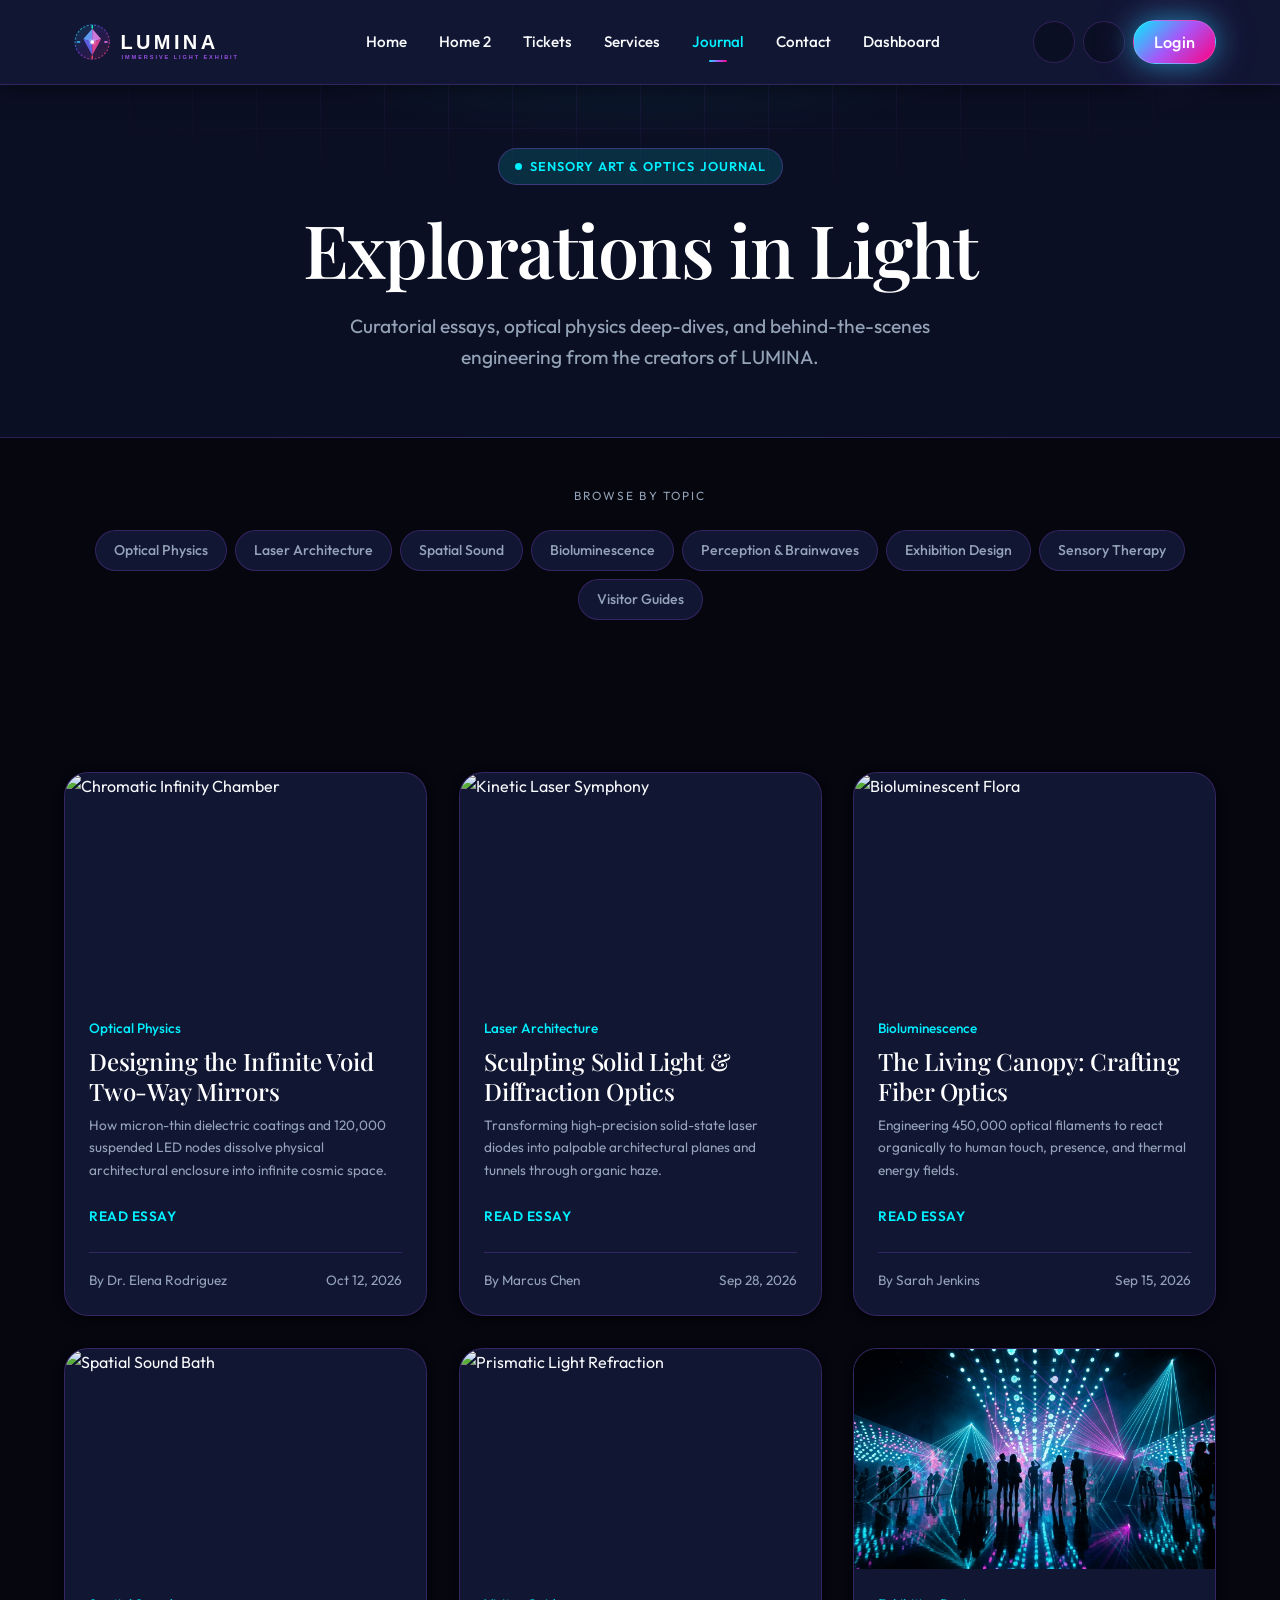
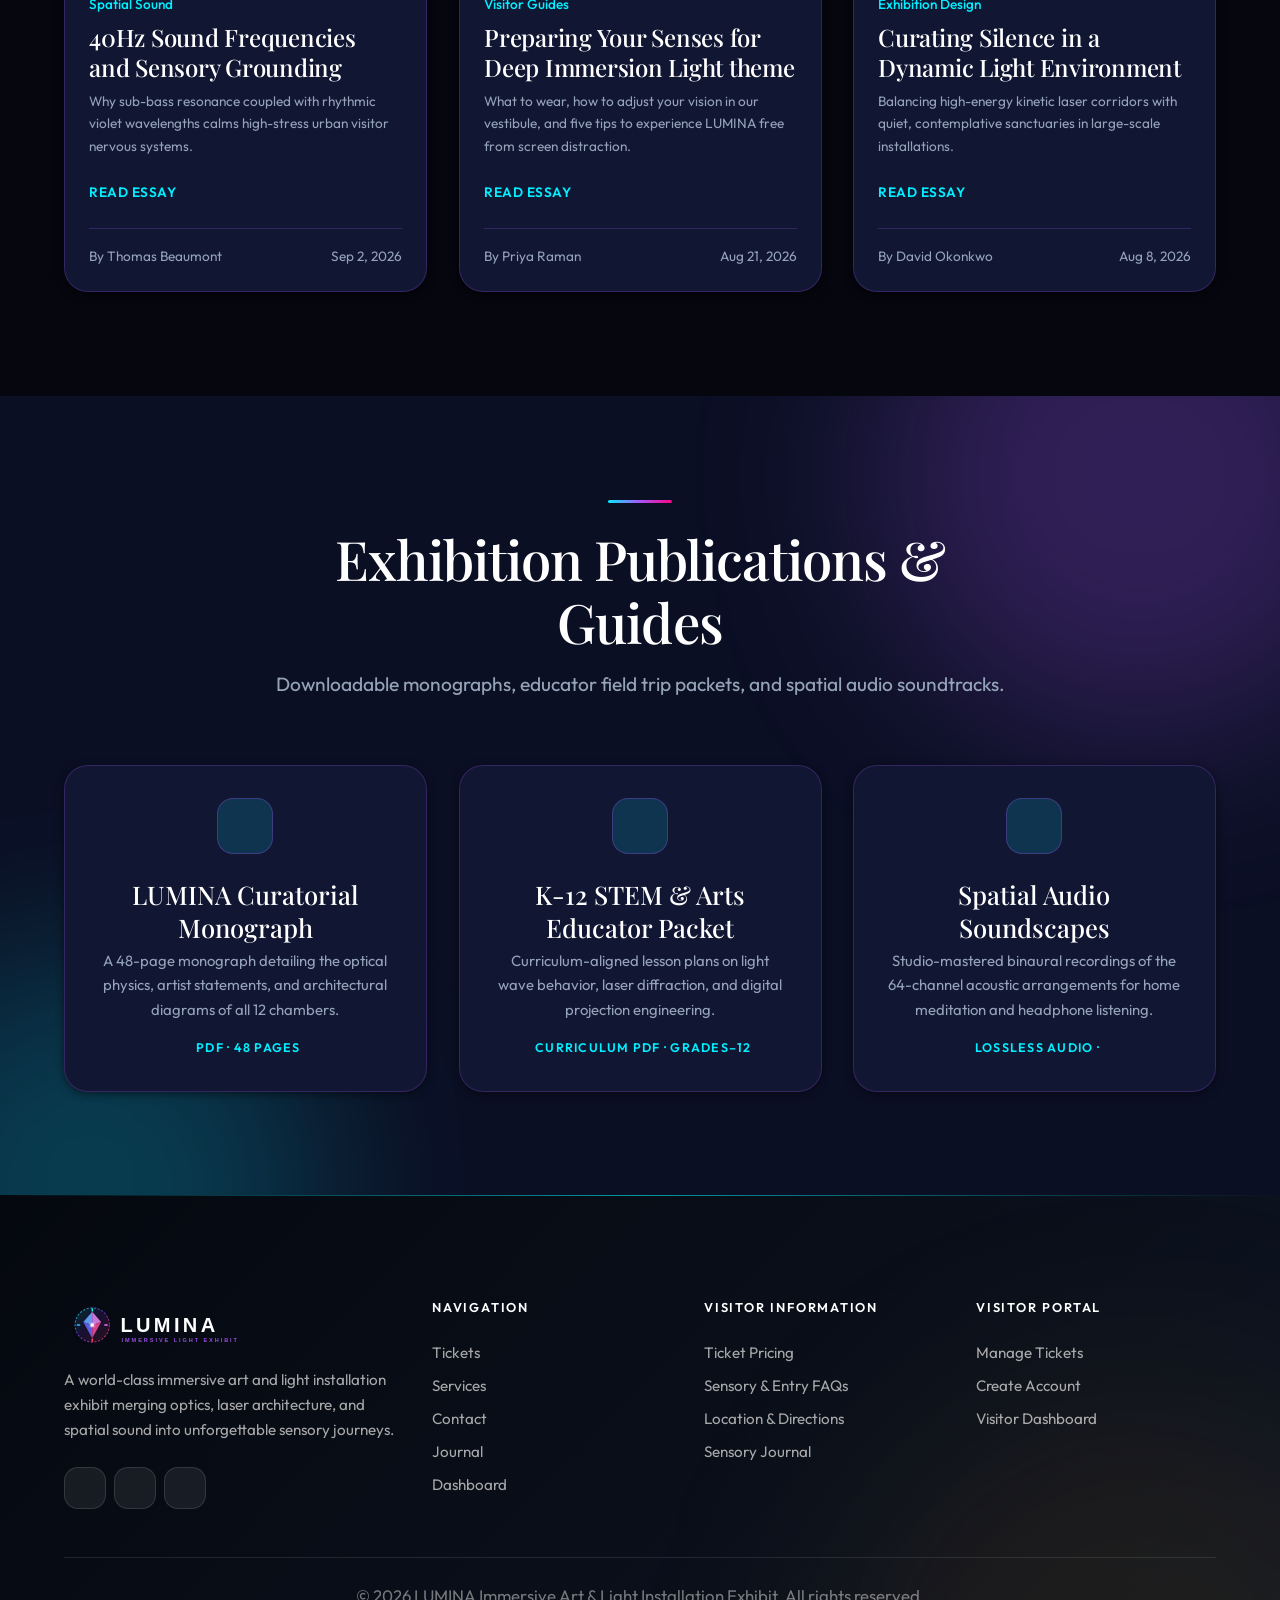
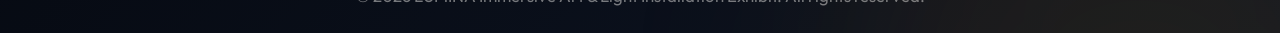
==== commit a7b42bf3: "U" ====
--- a/blog.html
+++ b/blog.html
@@ -29,8 +29,8 @@
         <a href="home2.html" class="nav-link">Home 2</a>
         <a href="services.html" class="nav-link">Tickets</a>
         <a href="counselors.html" class="nav-link">Services</a>
-        <a href="contact.html" class="nav-link">Contact</a>
         <a href="blog.html" class="nav-link active">Journal</a>
+        <a href="contact.html" class="nav-link ">Contact</a>
         <a href="dashboard.html" class="nav-link">Dashboard</a>
       </nav>
       <div class="nav-actions">
@@ -62,8 +62,9 @@
       <a href="home2.html" class="nav-link">Home 2</a>
       <a href="services.html" class="nav-link">Tickets</a>
       <a href="counselors.html" class="nav-link">Services</a>
+      <a href="blog.html" class="nav-link active">Journal</a>
       <a href="contact.html" class="nav-link">Contact</a>
-      <a href="blog.html" class="nav-link active">Journal</a>
+
       <a href="dashboard.html" class="nav-link">Dashboard</a>
     </nav>
     <div class="drawer-actions">
@@ -118,7 +119,7 @@
             <img src="https://encrypted-tbn0.gstatic.com/images?q=tbn:ANd9GcSRu20ybyihxepbcRN-laF8H9jmw5mnAPVO9UDIeep-jfm1LUuSwYsmXY8&s=10" alt="Chromatic Infinity Chamber" class="post-card-media">
             <div class="post-card-body">
               <span class="post-card-tag">Optical Physics</span>
-              <h3>Designing the Infinite Void: The Geometry of Two-Way Mirrors</h3>
+              <h3>Designing the Infinite Void Two-Way Mirrors</h3>
               <p>How micron-thin dielectric coatings and 120,000 suspended LED nodes dissolve physical architectural enclosure into infinite cosmic space.</p>
               <span class="post-readmore">Read essay <i class="ph ph-arrow-right"></i></span>
               <div class="post-card-meta">
@@ -133,7 +134,7 @@
             <img src="https://nfllaser.com/cdn/shop/articles/laserfabrik_parookaville_festival_2019_04_02b4c82006157d684b4ef6b04ecee092.jpg?v=1690183829" alt="Kinetic Laser Symphony" class="post-card-media">
             <div class="post-card-body">
               <span class="post-card-tag">Laser Architecture</span>
-              <h3>Sculpting Solid Light: Safety, Mist &amp; Diffraction Optics</h3>
+              <h3>Sculpting Solid Light &amp; Diffraction Optics</h3>
               <p>Transforming high-precision solid-state laser diodes into palpable architectural planes and tunnels through organic haze.</p>
               <span class="post-readmore">Read essay <i class="ph ph-arrow-right"></i></span>
               <div class="post-card-meta">
@@ -148,7 +149,7 @@
             <img src="https://kalakritievents.in/wp-content/uploads/2026/06/birthday-decoration-in-rooftop-evening-setup.png" alt="Bioluminescent Flora" class="post-card-media">
             <div class="post-card-body">
               <span class="post-card-tag">Bioluminescence</span>
-              <h3>The Living Canopy: Crafting Touch-Responsive Fiber Optics</h3>
+              <h3>The Living Canopy: Crafting Fiber Optics</h3>
               <p>Engineering 450,000 optical filaments to react organically to human touch, presence, and thermal energy fields.</p>
               <span class="post-readmore">Read essay <i class="ph ph-arrow-right"></i></span>
               <div class="post-card-meta">
@@ -180,7 +181,7 @@
               alt="Prismatic Light Refraction" class="post-card-media" loading="lazy">
             <div class="post-card-body">
               <span class="post-card-tag">Visitor Guides</span>
-              <h3>Preparing Your Senses for Deep Immersion</h3>
+              <h3>Preparing Your Senses for Deep Immersion Light theme</h3>
               <p>What to wear, how to adjust your vision in our vestibule, and five tips to experience LUMINA free from screen distraction.</p>
               <span class="post-readmore">Read essay <i class="ph ph-arrow-right"></i></span>
               <div class="post-card-meta">
@@ -234,7 +235,7 @@
             <div class="resource-body">
               <h4>K-12 STEM &amp; Arts Educator Packet</h4>
               <p>Curriculum-aligned lesson plans on light wave behavior, laser diffraction, and digital projection engineering.</p>
-              <span class="resource-meta"><i class="ph ph-download-simple"></i> Curriculum PDF &middot; Grades 4&ndash;12</span>
+              <span class="resource-meta"><i class="ph ph-download-simple"></i> Curriculum PDF &middot; Grades&ndash;12</span>
             </div>
           </div>
 
@@ -243,7 +244,7 @@
             <div class="resource-body">
               <h4>Spatial Audio Soundscapes</h4>
               <p>Studio-mastered binaural recordings of the 64-channel acoustic arrangements for home meditation and headphone listening.</p>
-              <span class="resource-meta"><i class="ph ph-download-simple"></i> Lossless Audio &middot; 12 Chamber Tracks</span>
+              <span class="resource-meta"><i class="ph ph-download-simple"></i> Lossless Audio &middot;</span>
             </div>
           </div>
         </div>
